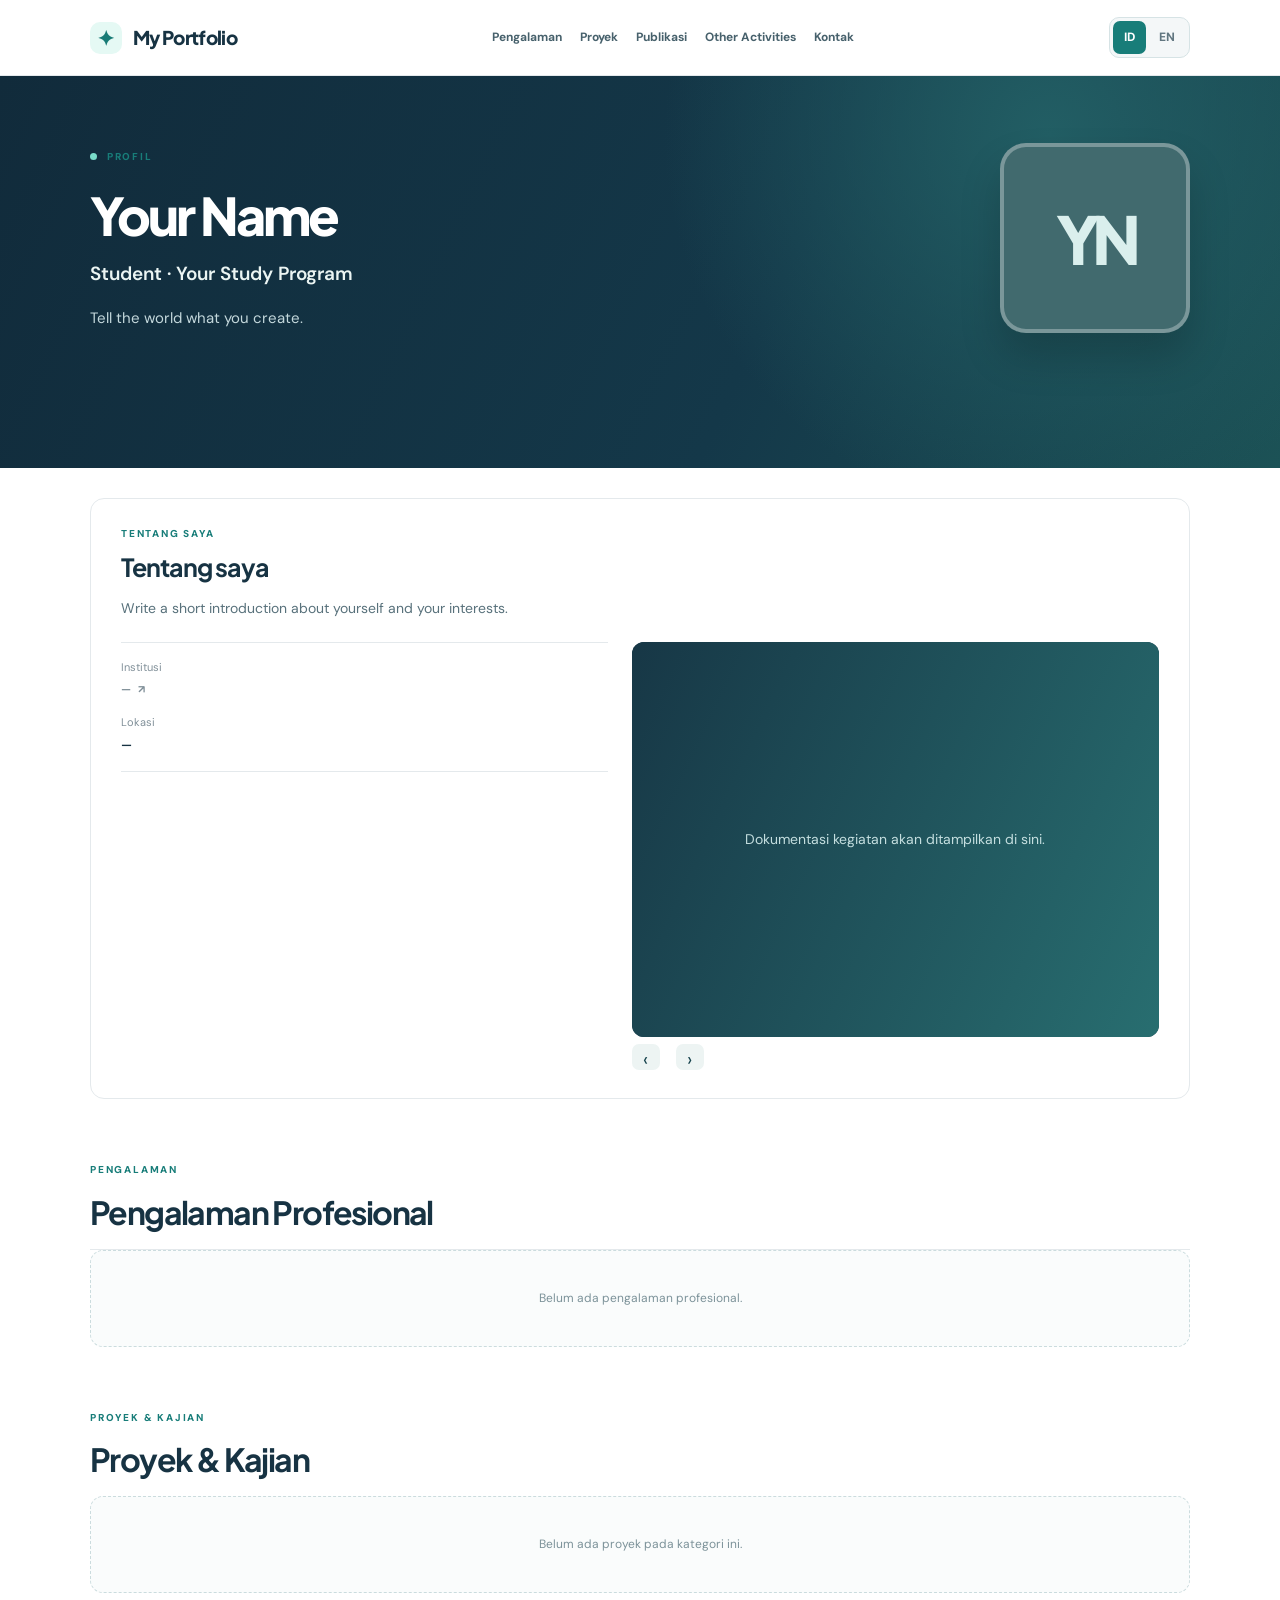
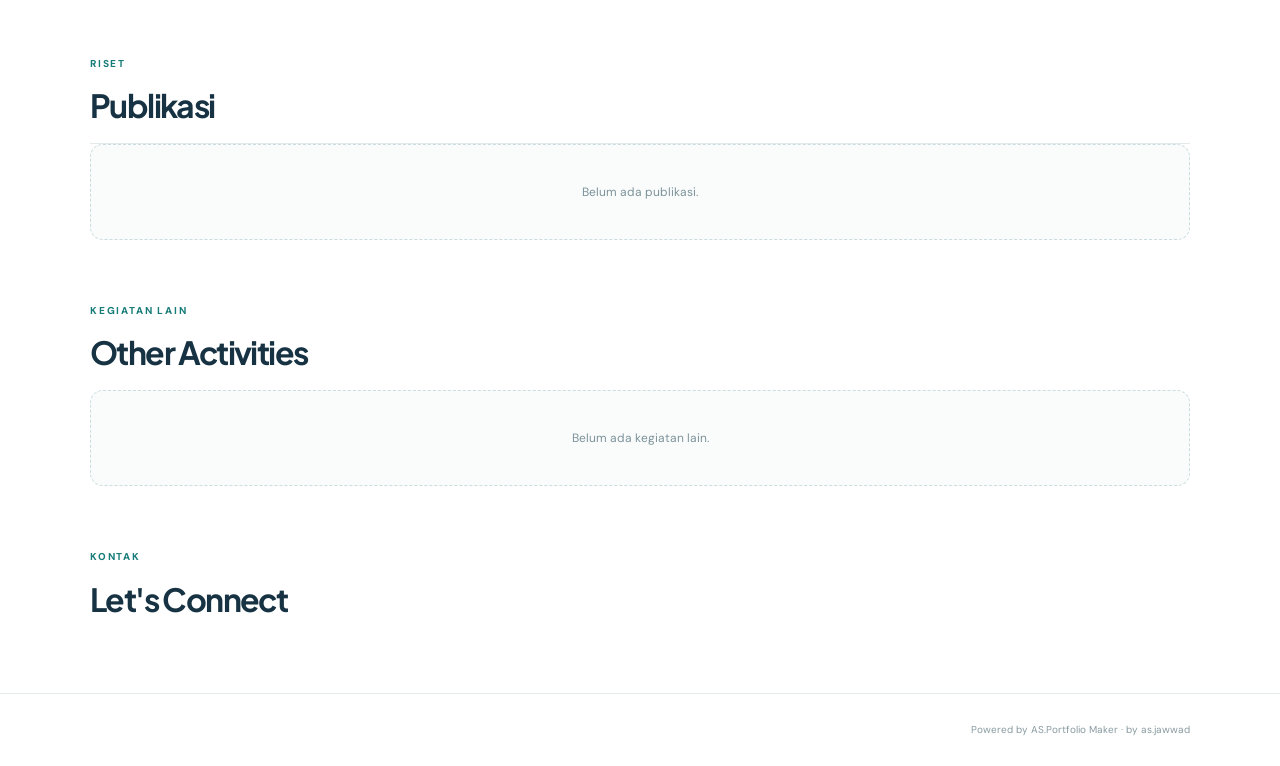
==== index.html @ bb186ea7 "Add files via upload" ====
<!doctype html>
<html lang="id"><head>
<meta charset="utf-8"><meta name="viewport" content="width=device-width,initial-scale=1">
<meta name="robots" content="index,follow">
<meta name="theme-color" content="#112b3b"><meta name="description" content="Portofolio pribadi dan CV profesional.">
<link rel="icon" type="image/png" href="favicon.svg"><link rel="icon" href="favicon.svg" sizes="any">
<title>My Portfolio</title><link rel="stylesheet" href="styles.css"><link rel="stylesheet" href="v7.css"><link rel="stylesheet" href="v9.css"><link rel="stylesheet" href="v10.css?v=13"><link rel="stylesheet" href="v12.css?v=13"><link rel="stylesheet" href="v13.css?v=13"><link rel="stylesheet" href="v14.css?v=14"><link rel="stylesheet" href="v15.css?v=15"><link rel="stylesheet" href="v16.css?v=16"><link rel="stylesheet" href="v17.css?v=17"><link rel="stylesheet" href="v18.css?v=18"><link rel="stylesheet" href="v19.css?v=29"><link rel="stylesheet" href="student.css"></head>
<body data-page="portfolio">
<header class="topbar"><div class="shell topbar-inner">
<a class="brand" href="index.html"><span class="student-logo" aria-hidden="true">✦</span><span class="v12-brand-title">My Portfolio</span></a>
<nav class="topnav" id="topNav"><a data-i18n="navExperience" href="#experience">Pengalaman</a><a data-i18n="navProjects" href="#projects">Proyek</a><a data-i18n="navPubs" href="#publications">Publikasi</a><a data-i18n="navOtherActivities" href="#other-activities">Other Activities</a><a data-i18n="navContact" href="#contact">Kontak</a></nav>
<div class="nav-actions"><div class="lang-switch" role="group" aria-label="Pilih bahasa"><button type="button" data-lang="id" class="active">ID</button><button type="button" data-lang="en">EN</button></div><button id="navToggle" class="menu-button" aria-label="Menu navigasi">☰</button></div>
</div></header>
<main><section class="hero"><div class="shell hero-inner"><div class="hero-text"><span class="eyebrow hero-eyebrow"><span class="dot"></span> <span data-i18n="heroLabel">PROFIL</span></span><h1 id="profile-name">My Portfolio</h1><p class="hero-role" id="profile-title"></p><p class="hero-tagline" id="profile-tagline"></p></div><div class="hero-avatar" id="profile-avatar"><span>AJ</span></div></div></section>
<section class="shell page-content">

<article class="panel about-panel v7-about v13-about"><div class="section-label" data-i18n="aboutLabel">TENTANG SAYA</div><h2 data-i18n="aboutTitle">Tentang saya</h2><p id="about-text"></p><div class="v13-about-lower"><div class="v13-facts"><div class="profile-facts"><div><span data-i18n="affiliation">Institusi</span><a id="profile-institution" class="institution-link" href="#" target="_blank" rel="noopener noreferrer" aria-label="Website institusi"></a></div><div><span data-i18n="basedIn">Lokasi</span><strong id="profile-location"></strong></div></div><section class="v16-education v20-education" aria-label="Riwayat pendidikan"><div class="v16-education-grid" id="education-grid"></div></section><div id="certification-list" class="v28-certifications" hidden></div></div><section class="slideshow-block v13-slideshow" aria-label="Dokumentasi kegiatan"><div id="heroSlideshow" class="slideshow"><div class="slide-empty"><span data-i18n="slideEmpty">Dokumentasi kegiatan akan ditampilkan di sini.</span></div></div><div class="slide-bottom"><div class="slide-controls"><button type="button" id="slidePrev" aria-label="Sebelumnya">‹</button><div id="slideDots" class="slide-dots"></div><button type="button" id="slideNext" aria-label="Berikutnya">›</button></div></div></section></div></article>
<section id="experience" class="content-section"><div class="section-heading"><div><span class="section-label" data-i18n="careerLabel">PENGALAMAN</span><h2 data-i18n="career">Pengalaman Profesional</h2></div></div><div id="experience-list" class="experience-list"></div></section>
<section id="projects" class="content-section"><div class="section-heading"><div><span class="section-label" data-i18n="workLabel">PROYEK & KAJIAN</span><h2 data-i18n="work">Proyek & Kajian</h2></div></div><div id="project-list" class="project-grid"></div></section>
<section id="publications" class="content-section"><div class="section-heading"><div><span class="section-label" data-i18n="researchLabel">RISET</span><h2 data-i18n="research">Publikasi</h2></div></div><div id="publication-list" class="publication-list"></div></section>
<section id="other-activities" class="content-section"><div class="section-heading"><div><span class="section-label" data-i18n="otherActivitiesLabel">KEGIATAN LAIN</span><h2 data-i18n="otherActivitiesTitle">Other Activities</h2></div></div><div id="other-activities-list" class="v18-activities-list"></div></section>

<section id="contact" class="content-section contact-section"><div><span class="section-label" data-i18n="contactLabel">KONTAK</span><h2>Let's Connect</h2></div><div id="contact-links" class="contact-links v7-contact-links"></div></section>
</section></main>
<footer class="site-footer"><div class="shell footer-inner"><span>Powered by AS.Portfolio Maker · by as.jawwad<span id="year" hidden></span></span></div></footer>
<div id="detailModal" class="modal hidden" role="dialog" aria-modal="true" aria-labelledby="modalTitle"><div class="modal-backdrop" data-close></div><div class="modal-card"><button type="button" class="modal-close" data-close aria-label="Tutup">×</button><div id="modalContent"></div></div></div>
<script src="common.js"></script><script src="portfolio.js"></script></body></html>
---- styles.css ----
@import url('https://fonts.googleapis.com/css2?family=DM+Sans:wght@400;500;600;700&family=Plus+Jakarta+Sans:wght@400;500;600;700;800&display=swap');
:root{--ink:#173343;--deep:#112b3b;--muted:#6a7c85;--line:#e4e9ec;--mint:#65c7bd;--pale:#eff5f5;--light:#f8fafb;--white:#fff;--shadow:0 22px 55px rgba(17,43,59,.12)}*{box-sizing:border-box}html{scroll-behavior:smooth}body{margin:0;color:var(--ink);font-family:'DM Sans',system-ui,sans-serif;font-size:15px;line-height:1.55;background:#fff}h1,h2,h3,h4,p,figure{margin:0}h1,h2,h3{font-family:'Plus Jakarta Sans',system-ui,sans-serif;line-height:1.2}a{color:inherit;text-decoration:none}button,input,textarea,select{font:inherit}button{cursor:pointer}button:disabled{opacity:.55;cursor:not-allowed}.shell{width:min(1100px,calc(100% - 48px));margin:auto}.hidden{display:none!important}.topbar{height:76px;background:white;border-bottom:1px solid var(--line);position:sticky;top:0;z-index:20}.topbar-inner{height:100%;display:flex;align-items:center;justify-content:space-between}.brand{display:flex;align-items:center;gap:12px;font-family:'Plus Jakarta Sans';font-size:14px;letter-spacing:.06em;font-weight:800;line-height:1.1}.brand-emblem{height:36px;width:36px;display:grid;place-items:center;background:#193c4d;color:white;border-radius:11px;font-weight:800;font-size:17px;letter-spacing:-.06em}.brand-sub{display:block;font-size:9px;color:#8b9aa1;font-weight:700;letter-spacing:.12em;margin-top:5px}.topnav{display:flex;align-items:center;gap:33px;font-size:12px;font-weight:700;color:#47616c}.topnav a:hover{color:#19897d}.topnav .nav-portal{padding:11px 17px;color:white;background:#1b4953;border-radius:8px}.topnav .nav-portal span{margin-left:10px}.menu-button{display:none;border:0;background:transparent;font-size:23px}.hero{background:radial-gradient(circle at 82% 15%,#225e64 0%,transparent 35%),linear-gradient(115deg,#112b3b,#143849 60%,#1c5256);color:white;min-height:392px;background-position:center;background-size:cover}.hero-inner{display:flex;align-items:center;justify-content:space-between;gap:40px;padding:67px 0 70px}.eyebrow,.section-label{font-size:10px;letter-spacing:.18em;font-weight:800;color:#329f9c}.hero-eyebrow{color:#a6e6da}.dot{width:7px;height:7px;background:#79dcca;border-radius:50%;display:inline-block;margin-right:6px}.hero h1{font-size:clamp(30px,4.5vw,52px);font-weight:800;letter-spacing:-.055em;margin:16px 0 13px;max-width:670px}.hero-role{font-size:clamp(14px,2vw,19px);color:#ebf5f3;font-weight:600}.hero-tagline{max-width:620px;color:#c4d8dc;margin-top:17px;line-height:1.75}.hero-actions{display:flex;flex-wrap:wrap;gap:12px;margin-top:28px}.btn{display:inline-flex;align-items:center;justify-content:center;gap:12px;padding:12px 18px;border-radius:8px;border:1px solid transparent;font-weight:700;font-size:12px;text-align:center}.btn-light{background:white;color:#16343f}.btn-ghost-light{color:white;border-color:#7b9d9f}.btn-primary{background:#1d5255;color:white}.btn-soft{border-color:#dae5e7;color:#3e5a64;background:#f3f8f9}.hero-avatar{height:190px;width:190px;min-width:190px;border:4px solid rgba(255,255,255,.3);border-radius:26px;background:#416a6e;display:grid;place-items:center;overflow:hidden;box-shadow:0 24px 40px rgba(0,0,0,.18)}.hero-avatar span{font-family:'Plus Jakarta Sans';font-size:66px;font-weight:800;letter-spacing:-.11em;color:#daefed}.hero-avatar img{height:100%;width:100%;object-fit:cover}.page-content{padding-top:52px}.overview-grid{display:grid;grid-template-columns:1.23fr 1fr;gap:28px}.panel{border:1px solid var(--line);border-radius:14px;padding:32px}.about-panel h2{font-size:25px;margin:10px 0 14px;letter-spacing:-.04em}.about-panel>p{color:#58717b;line-height:1.85;font-size:14px}.profile-facts{display:grid;grid-template-columns:1fr 1fr;gap:20px;padding:24px 0 19px;margin-top:14px;border-top:1px solid var(--line);border-bottom:1px solid var(--line)}.profile-facts div{display:flex;flex-direction:column;gap:6px}.profile-facts span{font-size:11px;color:#819099}.profile-facts strong{font-size:12px;line-height:1.6}.tags{display:flex;flex-wrap:wrap;gap:7px;margin-top:19px}.tag{padding:6px 9px;border:1px solid #d9e7e5;border-radius:6px;font-size:10px;color:#447269;background:#f5f9f7;font-weight:600}.metric-stack{display:flex;flex-direction:column;gap:20px}.metrics{display:grid;grid-template-columns:1fr 1fr;gap:13px;flex:1}.metric{border-radius:12px;background:#eff5f5;padding:25px 23px;display:flex;flex-direction:column;justify-content:space-between}.metric strong{font:800 34px 'Plus Jakarta Sans';letter-spacing:-.06em;color:#173e48}.metric span{font-size:11px;color:#5e777d;font-weight:700}.academic-teaser{background:#1b4651;color:white;display:flex;gap:16px;align-items:center;border-radius:13px;padding:20px}.round-icon{display:grid;place-items:center;background:#315e64;height:42px;width:42px;border-radius:10px;font-size:19px}.academic-teaser>span:nth-child(2){flex:1}.academic-teaser strong{display:block;font-size:13px}.academic-teaser small{display:block;font-size:10px;color:#b8d7da;margin-top:5px}.academic-teaser b{font-size:20px}.content-section{padding-top:88px;scroll-margin-top:100px}.section-heading{display:flex;align-items:end;justify-content:space-between;gap:30px;margin-bottom:26px}.section-heading h2,.contact-section h2{margin-top:12px;font-size:clamp(25px,3vw,32px);letter-spacing:-.05em}.heading-dot{color:#37a99c}.section-heading>p{max-width:290px;font-size:12px;color:#84969b;text-align:right}.experience-list{border-top:1px solid var(--line)}.experience-item{background:#fff;width:100%;border:0;border-bottom:1px solid var(--line);text-align:left;display:flex;align-items:center;gap:22px;padding:22px 10px 22px 3px;transition:background .2s}.experience-item:hover{background:#f8fbfb}.experience-icon{border:1px solid #d8e7e7;width:53px;height:53px;flex-shrink:0;border-radius:12px;display:grid;place-items:center;color:#3b7e80;font:700 17px 'Plus Jakarta Sans'}.experience-main{flex:1;min-width:0}.experience-top{display:flex;align-items:center;justify-content:space-between;gap:14px}.experience-top h3{font-size:15px;letter-spacing:-.02em}.experience-top>span{font-size:11px;color:#80959a;flex-shrink:0}.experience-main p{font-size:12px;color:#437377;margin-top:5px}.experience-main small{font-size:11px;color:#95a5ab;display:block;margin-top:8px;white-space:nowrap;overflow:hidden;text-overflow:ellipsis}.row-arrow{color:#327c7e;font-size:18px}.filter-bar{display:flex;gap:9px;flex-wrap:wrap;margin-bottom:23px}.filter-chip{background:#fff;border:1px solid #dce6e8;color:#68818b;padding:9px 14px;border-radius:7px;font-weight:700;font-size:11px}.filter-chip.active{background:#1a4954;color:white;border-color:#1a4954}.project-grid{display:grid;grid-template-columns:repeat(3,minmax(0,1fr));gap:20px}.project-card{text-align:left;background:#fff;border:1px solid var(--line);border-radius:13px;overflow:hidden;display:flex;flex-direction:column;padding:0 0 21px;transition:transform .2s,box-shadow .2s}.project-card:hover{transform:translateY(-3px);box-shadow:var(--shadow)}.project-cover{height:170px;display:grid;place-items:center;background:linear-gradient(140deg,#dfe9e8,#f0f5f3);position:relative;overflow:hidden}.project-cover img{height:100%;width:100%;object-fit:cover}.project-symbol{font:700 60px 'Plus Jakarta Sans';color:#83aeaa}.project-type{position:absolute;bottom:12px;left:14px;background:white;color:#2d7270;padding:5px 8px;border-radius:6px;font-size:10px;font-weight:800}.project-meta{font-size:10px;color:#8ca1a5;letter-spacing:.06em;margin:20px 17px 10px;font-weight:700}.project-meta span{padding:0 5px}.project-card h3{font-size:15px;line-height:1.5;margin:0 17px 9px}.project-card p{font-size:12px;line-height:1.7;margin:0 17px;color:#758991;flex:1;display:-webkit-box;-webkit-line-clamp:3;-webkit-box-orient:vertical;overflow:hidden}.card-link{display:flex;align-items:center;justify-content:space-between;color:#2c8580;font-weight:800;font-size:11px;margin:22px 17px 0}.card-link b{font-size:18px}.publication-list{border-top:1px solid var(--line)}.publication-item{display:grid;grid-template-columns:34px 1fr auto;gap:22px;padding:23px 6px;border-bottom:1px solid var(--line);align-items:start}.publication-index{font-size:12px;color:#91a3a9;font-weight:800}.pub-year{font-size:11px;color:#439991;font-weight:800}.publication-item h3{font-size:14px;line-height:1.55;margin:7px 0 5px}.publication-item p,.publication-item small{font-size:11px;color:#718791}.publication-item small{display:block;margin-top:6px}.pub-link{font-size:11px;font-weight:800;color:#267b74;white-space:nowrap}.contact-section{margin-bottom:100px;display:flex;justify-content:space-between;gap:50px}.contact-section p{color:#82949a;margin-top:15px;font-size:12px}.contact-links{display:flex;align-items:center;flex-wrap:wrap;justify-content:flex-end;gap:10px;max-width:520px}.contact-links a{display:flex;align-items:center;justify-content:space-between;gap:25px;border:1px solid var(--line);border-radius:9px;padding:12px 16px;font-size:12px;font-weight:700}.contact-links a span{color:#26897e}.contact-placeholder{font-size:12px;color:#7f959d}.empty-card{grid-column:1/-1;border:1px dashed #cbdcde;background:#fafcfc;padding:38px;border-radius:13px;font-size:12px;text-align:center;color:#7c9299}.site-footer{border-top:1px solid var(--line);color:#889aa0;font-size:10px}.footer-inner{padding:28px 0;display:flex;justify-content:space-between;gap:20px}.footer-inner a{color:#3c8a84}.modal{position:fixed;inset:0;z-index:50;display:grid;place-items:center;padding:20px}.modal-backdrop{position:absolute;inset:0;background:rgba(12,28,38,.72);backdrop-filter:blur(5px)}.modal-card{position:relative;background:#fff;box-shadow:var(--shadow);border-radius:17px;padding:35px;width:min(740px,100%);max-height:90vh;overflow-y:auto}.modal-close{position:absolute;top:15px;right:17px;font-size:28px;border:0;background:#f0f5f5;border-radius:8px;width:35px;height:35px;color:#47747b;line-height:1}.modal-eyebrow{font-size:10px;letter-spacing:.13em;color:#278c7f;font-weight:800;margin-bottom:13px}.modal-card h2{font-size:25px;letter-spacing:-.04em;max-width:620px;padding-right:30px}.modal-org{color:#478078;font-size:12px;font-weight:700;margin:12px 0 21px}.modal-card>div>p{font-size:13px;color:#5c7680;line-height:1.8;white-space:pre-line}.modal-subheading{font-size:15px;margin:27px 0 12px}.modal-list,.activity-list{padding-left:20px;font-size:13px;color:#5c7680}.modal-list li,.activity-list li{margin:10px 0}.activity-list strong{color:#1e4650}.activity-list span{color:#9caeb4;font-size:10px}.activity-list p{margin:5px 0;color:#718790}.gallery{display:grid;grid-template-columns:repeat(2,minmax(0,1fr));gap:12px}.gallery figure{margin:0;background:#f3f8f8;border-radius:10px;overflow:hidden}.gallery img{height:165px;width:100%;object-fit:cover}.gallery figcaption{font-size:11px;color:#70878b;padding:9px 12px}.modal-cover img{width:100%;max-height:290px;object-fit:cover;border-radius:10px;margin-bottom:16px}.preview-notice{padding:13px 17px;border-radius:9px;background:#e5f5ef;color:#256b61;font-size:12px;margin-bottom:22px}.preview-notice a{text-decoration:underline;font-weight:800}
/* Academic portal: independent visual language */
.academic-body{background:#f8fafb}.academic-topbar{height:76px;border-bottom:1px solid #e2e7e9;background:white}.academic-bar{display:flex;align-items:center;justify-content:space-between;height:100%}.academic-nav{display:flex;gap:30px;font-size:12px;font-weight:700;color:#607782}.academic-nav a:hover{color:#1d8280}.academic-main{padding-top:0;padding-bottom:110px}.academic-hero{padding:80px 0 68px;border-bottom:1px solid #e2e9ea}.academic-hero h1{font-size:clamp(38px,5vw,54px);letter-spacing:-.06em;margin:15px 0}.academic-hero p{font-size:15px;color:#6e8790;max-width:585px}.academic-hero-chip{margin-top:25px;background:white;border:1px solid #e1ebeb;border-radius:30px;display:inline-flex;padding:10px 14px;font-size:11px;color:#498179;font-weight:700}.academic-section{padding-top:68px}.course-list{display:grid;gap:16px}.course-card{border:1px solid #e0e8ea;background:white;border-radius:14px;overflow:hidden}.course-head{display:flex;align-items:center;padding:24px;gap:18px}.course-no{height:45px;width:45px;background:#e7f0ef;border-radius:10px;display:grid;place-items:center;font-family:'Plus Jakarta Sans';font-weight:800;color:#397f7a}.course-head-main{flex:1}.course-period{font-size:10px;color:#4b9d93;letter-spacing:.1em;font-weight:800}.course-head h3{font-size:17px;margin:6px 0}.course-head p{font-size:12px;color:#809198}.course-count{font-size:10px;font-weight:800;color:#718e90;background:#f0f5f5;padding:9px 12px;border-radius:7px}.material-list{border-top:1px solid #e9eeee}.material{display:flex;gap:17px;align-items:center;padding:15px 24px;border-bottom:1px solid #eef1f1}.material:last-child{border-bottom:0}.material-index{font:700 11px 'Plus Jakarta Sans';color:#9bb2b5}.material>span{font-size:12px;flex:1}.material-button{border:0;background:#edf5f2;padding:8px 12px;color:#30847d;border-radius:6px;font-weight:800;font-size:11px}.course-empty{padding:20px 24px;color:#92a4aa;font-size:12px}.portal-grid{display:grid;grid-template-columns:repeat(3,minmax(0,1fr));gap:17px}.service-card{background:white;border-radius:13px;border:1px solid #e2eaeb;padding:25px;min-height:200px;display:flex;flex-direction:column}.service-icon{width:43px;height:43px;border-radius:10px;display:grid;place-items:center;background:#eaf4f1;color:#3d8c84;font-size:23px}.service-card h3{font-size:14px;margin-top:18px}.service-card p{font-size:11px;color:#83979e;margin:10px 0 19px;flex:1}.service-link,.service-unavailable{color:#318c83;font-weight:800;font-size:11px}.service-link span{float:right}.service-unavailable{color:#a2b0b5;font-weight:500}.grade-picker{display:flex;align-items:center;gap:15px;margin-bottom:17px}.grade-picker label{font-size:11px;color:#687f86;font-weight:700}.field{padding:11px 13px;border-radius:8px;border:1px solid #d8e4e5;background:white;color:#314e58;min-width:220px;max-width:100%;outline-color:#2f9289}.grade-summary{background:#1c4651;border-radius:11px 11px 0 0;color:#fff;padding:22px 25px;display:flex;justify-content:space-between;align-items:center;gap:10px}.grade-summary strong{font-size:15px;display:block}.grade-summary span{font-size:11px;color:#bcd1d4;display:block;margin-top:4px}.table-scroll{width:100%;overflow-x:auto;border:1px solid #dfe8e8;border-radius:0 0 11px 11px;background:white}.grades-table{width:100%;border-collapse:collapse;min-width:520px;font-size:12px}.grades-table th{text-align:left;background:#f1f6f6;color:#60767f;font-size:10px;letter-spacing:.03em;padding:15px 23px}.grades-table td{padding:15px 23px;border-bottom:1px solid #eef1f2}.grades-table tr:last-child td{border-bottom:0}.grades-table tbody tr:hover{background:#f8fbfb}.grade-pill{display:inline-block;background:#e5f3eb;padding:4px 10px;border-radius:5px;color:#398568;font-weight:800}.mono{font-family:ui-monospace,SFMono-Regular,Menlo,monospace}.privacy-footnote{font-size:11px;color:#99a5aa;margin-top:17px}.academic-footer{background:#fff}.pdf-card{width:min(950px,96vw);height:min(85vh,800px);display:flex;flex-direction:column;gap:12px;padding:17px}.pdf-heading{display:flex;align-items:center;justify-content:space-between;padding-right:5px}.pdf-heading strong{padding-left:8px;font-size:13px}.inline-close{position:static}.pdf-card iframe{width:100%;flex:1;border:1px solid #e5ecec;border-radius:8px;min-height:270px}.pdf-card>.btn{align-self:flex-start}
/* Admin */
.admin-body{background:#f6f8f9}.admin-topbar{position:sticky;top:0;z-index:25;background:#173745;height:69px;display:flex;align-items:center;justify-content:space-between;padding:0 28px;color:white}.admin-topbar .brand-emblem{background:#276069}.admin-topbar .brand-sub{color:#a1bec3}.admin-top-right{display:flex;gap:18px;align-items:center}.status-chip{font-size:10px;color:#b5d5ce}.mini-link{font-size:11px;font-weight:700;color:#d8e8e6}.admin-layout{display:grid;grid-template-columns:238px 1fr;min-height:calc(100vh - 69px)}.admin-sidebar{background:#fff;border-right:1px solid #e2e9eb;padding:35px 13px;display:flex;flex-direction:column;gap:5px}.admin-sidebar-label{font-size:10px;letter-spacing:.15em;color:#9baeb1;font-weight:800;padding:0 14px;margin-bottom:15px}.admin-sidebar-label.second{margin-top:25px}.admin-tab{border:0;background:transparent;text-align:left;padding:13px 15px;color:#71828b;border-radius:8px;font-size:12px;font-weight:700;display:flex;gap:12px}.admin-tab.active{background:#eaf3f2;color:#2d756c}.admin-sidebar-footer{margin-top:auto;color:#9cabb1;font-size:10px;line-height:1.7;padding:25px 14px 0}.admin-work{width:min(100%,1100px);padding:38px 42px 90px}.admin-intro{display:flex;align-items:center;justify-content:space-between;gap:15px}.admin-intro h1{margin:10px 0 5px;font-size:27px;letter-spacing:-.05em}.admin-intro p{font-size:12px;color:#86999e}.admin-intro-actions{display:flex;gap:7px;flex-wrap:wrap}.admin-warning{background:#fff6e8;border:1px solid #f2dfbc;border-radius:9px;margin:25px 0;padding:15px;font-size:11px;color:#876b41}.admin-warning strong{color:#6e522d}.admin-content{border:1px solid #e1e9e9;background:#fff;border-radius:12px;padding:29px}.admin-content-header{display:flex;justify-content:space-between;align-items:center;gap:12px;margin-bottom:24px}.admin-content-header h2{font-size:17px}.admin-content-header p{font-size:11px;color:#8a9b9f;margin-top:5px}.admin-btn{border:0;color:white;background:#21525c;padding:10px 16px;border-radius:7px;font-size:11px;font-weight:800}.admin-btn.muted{background:#eaf2f2;color:#3b7775}.admin-btn.danger{background:#faeded;color:#b23b3b}.admin-btn:disabled{opacity:.5}.admin-row{border-bottom:1px solid #e8eeee;padding:17px 0;display:flex;gap:16px;align-items:center}.admin-row:last-child{border-bottom:0}.admin-row-main{flex:1;min-width:0}.admin-row strong{display:block;font-size:12px}.admin-row p{font-size:11px;margin-top:5px;color:#91a0a5;white-space:nowrap;overflow:hidden;text-overflow:ellipsis}.admin-row-actions{display:flex;gap:7px}.small-btn{border:1px solid #e0e8e8;color:#54777c;background:#fff;border-radius:6px;padding:7px 9px;font-size:10px;font-weight:700}.small-btn.danger{color:#ad4545}.admin-modal-card{width:min(680px,100%);max-height:92vh}.admin-modal-card h2{font-size:21px;margin-bottom:20px}.editor-form{display:grid;gap:15px}.form-grid{display:grid;grid-template-columns:1fr 1fr;gap:14px}.form-field{display:grid;gap:7px}.form-field label{font-size:11px;font-weight:800;color:#4f6d75}.form-field input,.form-field textarea,.form-field select{border:1px solid #dce7e8;background:white;border-radius:7px;padding:11px 12px;min-width:0;color:#244750;font-size:12px;width:100%;outline-color:#69aaa4}.form-field textarea{min-height:80px;resize:vertical}.form-help{font-size:10px;color:#91a2a7;line-height:1.6}.admin-form-actions{display:flex;justify-content:flex-end;gap:9px;margin-top:14px}.line-note{font-size:11px;color:#8a9da2;margin:5px 0 15px}.admin-file{border:1px dashed #b9d3d1;background:#f5f9f9;border-radius:8px;padding:15px}.admin-file input{font-size:12px;max-width:100%}.photo-preview{display:flex;flex-wrap:wrap;gap:8px}.photo-preview img{width:75px;height:75px;object-fit:cover;border-radius:6px}.photo-item{background:#f6f9f9;border:1px solid #e5eeee;border-radius:7px;padding:8px;width:110px;position:relative}.photo-item input{width:100%;font-size:10px}.photo-item button{position:absolute;right:5px;top:5px;border:0;background:#fff;color:#a44;border-radius:4px}.profile-form{max-width:720px}.admin-tip{background:#eef6f4;padding:15px;border-radius:8px;color:#537875;font-size:11px;line-height:1.7;margin-bottom:17px}.editor-divider{margin:10px 0;border:0;border-top:1px solid #e8eeee}.grades-upload{display:grid;gap:14px}.grade-preview-count{font-size:11px;color:#3e8880;font-weight:700}.export-steps{font-size:12px;color:#627d83;line-height:2.1;margin:8px 0 20px;padding-left:22px}.export-box{border:1px dashed #9cc7c2;padding:22px;border-radius:10px;background:#f7fcfa}.export-box strong{font-size:15px}.export-box p{font-size:12px;color:#739092;margin:10px 0 18px}.export-actions{display:flex;gap:8px;flex-wrap:wrap}.toast{position:fixed;right:24px;bottom:24px;background:#163b48;color:white;font-size:12px;padding:13px 20px;border-radius:8px;z-index:200;box-shadow:0 15px 30px #1234}
@media(max-width:850px){.shell{width:min(100% - 36px,1100px)}.topnav{gap:15px}.hero-inner{padding:57px 0}.hero-avatar{height:145px;width:145px;min-width:145px}.overview-grid{grid-template-columns:1fr}.metric-stack{display:grid;grid-template-columns:1fr 1fr}.project-grid,.portal-grid{grid-template-columns:repeat(2,minmax(0,1fr))}.admin-layout{grid-template-columns:180px 1fr}.admin-work{padding:30px 20px}.admin-sidebar{padding:20px 8px}.admin-tab{padding:12px 9px;font-size:11px}}
@media(max-width:620px){.topbar{height:67px}.topnav{display:none;position:absolute;top:67px;left:0;right:0;background:white;border-bottom:1px solid var(--line);padding:15px 20px;flex-direction:column;align-items:stretch;gap:0}.topnav.open{display:flex}.topnav a{padding:12px}.menu-button{display:block}.hero-inner{padding:43px 0 46px;flex-direction:row-reverse;align-items:start;gap:15px}.hero h1{font-size:30px;margin:13px 0}.hero-avatar{height:72px;width:72px;min-width:72px;border-radius:13px;border-width:2px}.hero-avatar span{font-size:28px}.hero-text{flex:1}.hero-tagline{font-size:12px}.hero-role{font-size:13px}.hero-actions{gap:8px;margin-top:20px}.btn{padding:10px 13px;font-size:11px}.page-content{padding-top:25px}.panel{padding:24px}.profile-facts{grid-template-columns:1fr 1fr;gap:10px}.metric-stack{display:flex}.metrics{grid-template-columns:1fr 1fr}.metric{padding:18px}.metric strong{font-size:29px}.content-section{padding-top:64px}.section-heading{display:block}.section-heading>p{max-width:none;text-align:left;margin-top:10px}.experience-item{gap:12px}.experience-icon{width:43px;height:43px}.experience-top{display:block}.experience-top h3{font-size:13px}.experience-top>span{display:block;margin-top:5px}.project-grid,.portal-grid{grid-template-columns:1fr}.project-cover{height:210px}.publication-item{grid-template-columns:24px 1fr;gap:12px}.pub-link{grid-column:2}.contact-section{display:block;margin-bottom:65px}.contact-links{margin-top:20px;justify-content:flex-start}.footer-inner{display:block}.footer-inner>span{display:block;margin:4px 0}.gallery{grid-template-columns:1fr}.modal-card{padding:26px 20px}.academic-topbar{height:67px}.academic-nav{gap:11px;font-size:10px}.academic-bar .brand{font-size:11px}.academic-bar .brand-emblem{width:30px;height:30px}.academic-hero{padding:52px 0}.academic-hero h1{font-size:38px}.course-head{padding:18px;gap:12px}.course-count{display:none}.material{padding:13px 15px;gap:8px}.grade-picker{display:block}.grade-picker select{width:100%;margin-top:8px}.grade-summary{padding:18px}.grade-summary>span{display:none}.admin-topbar{padding:0 14px}.admin-top-right .mini-link{display:none}.admin-layout{display:block}.admin-sidebar{display:flex;overflow:auto;flex-direction:row;padding:10px;gap:7px;position:sticky;top:69px;z-index:10;white-space:nowrap;border-bottom:1px solid #e2e9eb}.admin-sidebar-label,.admin-sidebar-footer{display:none}.admin-tab{min-width:max-content}.admin-work{padding:25px 15px}.admin-intro{display:block}.admin-intro-actions{margin-top:15px}.admin-content{padding:17px}.admin-content-header{align-items:start}.admin-row{gap:8px}.form-grid{grid-template-columns:1fr}.admin-modal-card{padding:25px 17px}.admin-warning{font-size:11px}}

/* Digital tools */
.tool-grid{display:grid;grid-template-columns:repeat(2,minmax(0,1fr));gap:16px}.tool-card{display:flex;gap:17px;align-items:flex-start;border:1px solid #e3ebeb;padding:22px;border-radius:12px;background:#fdfefe}.tool-icon{height:47px;width:47px;flex:0 0 47px;border-radius:11px;background:#e5f1ee;color:#347c73;display:grid;place-items:center;font:800 22px 'Plus Jakarta Sans'}.tool-body{flex:1}.tool-header{display:flex;justify-content:space-between;align-items:center;gap:10px}.tool-header h3{font-size:16px}.tool-header span{color:#8b9fa1;font-size:10px}.tool-body p{font-size:12px;color:#829599;line-height:1.7;margin:9px 0}.tool-body .tags{margin:10px 0 13px}.tool-download,.tool-unavailable{font-size:11px;font-weight:800;color:#2d877f}.tool-unavailable{color:#a1b1b5;font-weight:500}@media(max-width:620px){.tool-grid{grid-template-columns:1fr}}
/* Layout refinement: full-width software descriptions on narrow screens */
.tool-card{display:grid;grid-template-columns:47px minmax(0,1fr);align-content:start}.tool-download,.tool-unavailable{grid-column:2}.tool-body{min-width:0}
---- v7.css ----
/* V7 additions — keep original V2 design foundations */
.nav-favicon{width:36px;height:36px;border-radius:9px;image-rendering:pixelated;object-fit:cover}.nav-actions{display:flex;align-items:center;gap:12px}.lang-switch{display:flex;align-items:center;gap:2px;border:1px solid #d6e3e5;border-radius:10px;padding:3px;background:#f4f7f8}.lang-switch button{font-size:12px;font-weight:800;border:0;border-radius:7px;padding:7px 11px;color:#617680;background:transparent}.lang-switch button.active{background:#163e4c;color:#fff}.topnav{gap:18px}.nav-portal{border-radius:9px;padding:10px 13px!important}
.slideshow-block{margin:25px 0 8px}.slideshow{height:auto;aspect-ratio:16/7;position:relative;overflow:hidden;background:#173748;border-radius:16px;box-shadow:0 10px 32px #16364920}.slideshow img{display:block;position:absolute;inset:0;width:100%;height:100%;object-fit:cover;object-position:center;opacity:0;transition:opacity .6s ease}.slideshow img.active{opacity:1}.slide-empty{position:absolute;inset:0;display:grid;place-items:center;background:linear-gradient(115deg,#173746,#286e70);color:#c4dedf;font-size:14px;padding:16px;text-align:center}.slide-empty[hidden]{display:none!important}.slide-bottom{min-height:34px;display:flex;align-items:center;justify-content:space-between;gap:14px;padding:8px 4px}.slide-controls{display:flex;align-items:center;gap:8px}.slide-controls>button{background:#edf4f3;border:none;border-radius:7px;width:28px;height:26px;color:#15424c;font-size:19px}.slide-dots{display:flex;gap:6px}.slide-dots button{width:7px;height:7px;border-radius:50%;padding:0;background:#ccdadd;border:0}.slide-dots button.active{background:#277c79}.slide-caption{font-size:11px;color:#637d84;max-width:65%;text-overflow:ellipsis;white-space:nowrap;overflow:hidden}
.compact-metrics{display:flex;align-items:center;flex-wrap:wrap;justify-content:center;gap:9px 23px;margin:16px 0 28px;padding:12px;border:1px solid #e5edf0;border-radius:12px;background:#fafcfc}.compact-metrics>div{display:flex;align-items:baseline;gap:6px;font-size:12px;color:#70818a}.compact-metrics strong{font-size:16px;font-weight:800;color:#204553}.v7-about{margin:0 0 22px;width:100%;max-width:none}.v7-about .profile-facts{max-width:100%}.section-heading>p{display:none!important}.section-heading{justify-content:flex-start}.heading-dot{display:none}.experience-item .row-arrow,.card-link b,.academic-teaser b{display:none!important}.experience-item{cursor:pointer}.project-card .card-link{display:inline-flex;border:1px solid #c2ddd9;padding:7px 12px;border-radius:7px;margin-top:8px;color:#1d6967;font-weight:700;font-size:11px}.pub-link,.tool-download{border:1px solid #c2ddd9;border-radius:8px;padding:8px 11px;display:inline-flex;width:max-content}.topnav a,.btn,.service-link{text-decoration:none}
.v7-contact-links{display:grid;grid-template-columns:repeat(auto-fit,minmax(135px,1fr));gap:13px;margin-top:18px}.v7-contact-links a,.v7-contact-links button{min-height:90px;display:flex;flex-direction:column;align-items:center;justify-content:center;gap:9px;background:#fbfdfd;border:1px solid #e1ebed;border-radius:13px;font-weight:700;font-size:12px;color:#254454;cursor:pointer;padding:12px;transition:transform .2s,border-color .2s}.v7-contact-links a:hover,.v7-contact-links button:hover{transform:translateY(-2px);border-color:#6cb7ad}.brand-icon{width:30px;height:30px;object-fit:contain;display:grid;place-items:center}.brand-icon.upn,.brand-icon.scholar,.brand-icon.mail{border-radius:7px}.brand-icon.upn{background:#1b6b50;color:white;font-size:12px;font-weight:900}.brand-icon.scholar{background:#4285f4;color:white;font-size:19px;font-weight:800}.brand-icon.mail{background:#19465a;color:white;font-size:23px}
.contact-modal-card{max-width:560px}.contact-modal-card h2{padding-right:34px}.contact-intro{color:#728991;font-size:13px;margin:8px 0 18px}.contact-modal-card form{display:flex;flex-direction:column;gap:7px}.contact-modal-card label{font-size:12px;font-weight:700;color:#324f5d}.contact-modal-card input,.contact-modal-card textarea{width:100%;border:1px solid #d3e2e4;background:white;border-radius:8px;padding:11px 13px;outline:none;font:inherit;margin-bottom:8px}.contact-modal-card input:focus,.contact-modal-card textarea:focus{border-color:#248e82}.contact-modal-card .btn{width:100%;margin-top:12px}.contact-info{font-size:11px;color:#6d8086}.contact-not-ready{padding:14px;border-radius:9px;background:#fff7ea;color:#815d32}.honeypot{position:absolute!important;left:-9999px!important;top:-9999px!important;height:0!important;width:0!important;overflow:hidden}
@media(max-width:950px){.topbar-inner{gap:10px}.topnav{gap:7px}.topnav a{font-size:12px}.nav-actions{margin-left:auto}}
@media(max-width:700px){.slideshow{aspect-ratio:16/10}.compact-metrics{gap:8px 13px}.v7-contact-links{grid-template-columns:repeat(3,1fr)}.topnav{right:20px}.nav-actions{margin-left:auto}.slide-caption{font-size:10px}.nav-favicon{height:30px;width:30px}}
@media(prefers-reduced-motion:reduce){.slideshow img{transition:none}}

.brand-icon svg{width:30px;height:30px;display:block}.brand-icon.upn-logo{object-fit:contain;width:44px;height:32px}.v7-contact-links a .brand-icon,.v7-contact-links button .brand-icon{flex-shrink:0}
---- v9.css ----
/* V9 layout and contact updates. v7.css and styles.css remain unchanged. */
/* Contact icons immediately below heading; fluid left-to-right rows. */
.contact-section{display:block!important;margin-bottom:95px}
.v7-contact-links{display:flex!important;flex-wrap:wrap;justify-content:flex-start!important;align-items:stretch;gap:13px;margin-top:23px;max-width:100%!important}
.v7-contact-links a,.v7-contact-links button{flex:0 0 152px;width:152px;max-width:100%;min-height:96px}
/* Institution link looks like ordinary profile text, with clear hover and focus affordance. */
.institution-link{display:inline-block;width:fit-content;max-width:100%;color:#245e61!important;font-size:12px;line-height:1.6;font-weight:750;text-decoration:none;border-bottom:1px solid transparent;overflow-wrap:anywhere}
.institution-link:hover,.institution-link:focus-visible{border-bottom-color:currentColor;color:#137c77!important}
/* Contact response remains in the modal; no new tab or external email shown. */
.contact-submit-frame{position:absolute!important;left:-9999px!important;top:-9999px!important;width:1px!important;height:1px!important;border:0!important;opacity:0!important;pointer-events:none!important}
.contact-result{border:1px solid #d7e7e9;border-radius:11px;padding:16px 18px;margin:0 0 16px;line-height:1.6;font-size:13px}
.contact-result[hidden]{display:none!important}
.contact-result.success{background:#eaf7f0;color:#1b6751;border-color:#c5e4d2}
.contact-result.error{background:#fff6ed;color:#84491d;border-color:#f1d8ba}
.contact-modal-card form[hidden]{display:none!important}
.contact-modal-card button:disabled{cursor:not-allowed}
@media(max-width:700px){.v7-contact-links{display:flex!important;justify-content:flex-start!important;gap:10px}.v7-contact-links a,.v7-contact-links button{flex:0 0 132px;width:132px;min-height:88px}}
@media(max-width:350px){.v7-contact-links a,.v7-contact-links button{flex:0 0 calc((100% - 10px)/2);width:calc((100% - 10px)/2)}}
---- v10.css ----
/* V10: unified studies, real publisher favicons and controlled list expansion. */
.filter-bar{display:none!important}
.v10-more{display:flex;justify-content:center;margin:20px 0 4px}
.v10-more-button{border:1px solid #c9dedf!important;color:#196b69!important;background:#fff!important;min-height:40px;padding:11px 20px!important;font-size:12px!important;font-weight:750!important;border-radius:9px!important;transition:background .18s,border-color .18s}
.v10-more-button:hover{background:#eff8f5!important;border-color:#85bdb7!important}
.publication-item.v10-publication{grid-template-columns:38px minmax(0,1fr) auto;gap:16px;align-items:center}
.v10-journal-icon{display:flex;align-items:center;justify-content:center;width:36px;height:36px;min-width:36px;border-radius:9px;background:#f1f7f7;border:1px solid #e1eded;font-family:system-ui;font-size:21px;color:#5a8992;overflow:hidden}
.v10-pub-icon{width:26px;height:26px;object-fit:contain;display:block}
.v10-pub-fallback{font-size:19px;color:#59868d}
@media(max-width:620px){.publication-item.v10-publication{grid-template-columns:36px minmax(0,1fr);gap:10px}.publication-item.v10-publication .pub-link{grid-column:2}}

.v10-ac-more{display:flex;justify-content:center;margin:14px 0 19px;padding:0 10px}
.v10-ac-btn{border:1px solid #c9dedf;background:#fff;border-radius:9px;color:#196b69;font-weight:750;padding:11px 19px;cursor:pointer;font-size:12px}
.v10-ac-btn:hover{background:#eff8f5}
---- v12.css ----
/* V12 branding + layout adjustments (non-destructive overrides) */
.brand .v12-round-logo,.v12-academic-brand .v12-round-logo{display:block;width:46px;height:46px;min-width:46px;border-radius:50%;object-fit:contain;background:transparent;border:0;box-shadow:none}
.brand .v12-brand-title,.v12-academic-brand .v12-brand-title{font-size:19px;font-weight:800;letter-spacing:-.035em;line-height:1.13;color:inherit;white-space:nowrap}
.v12-academic-brand{display:flex;align-items:center;gap:11px}
.topbar .brand{align-items:center;gap:11px}
.hero-actions{display:none!important}
.academic-hero > p,.academic-hero-chip{display:none!important}
.contact-links,.v7-contact-links{justify-content:flex-start;align-items:flex-start;flex-wrap:wrap}
@media(max-width:700px){.brand .v12-brand-title,.v12-academic-brand .v12-brand-title{font-size:15px}.brand .v12-round-logo,.v12-academic-brand .v12-round-logo{width:36px;height:36px;min-width:36px}.academic-nav{gap:9px}}
@media(max-width:420px){.brand .v12-brand-title,.v12-academic-brand .v12-brand-title{font-size:13px}}

@media(max-width:520px){.academic-topbar{height:auto;min-height:67px}.academic-bar{min-height:67px;flex-wrap:wrap;gap:6px;padding-top:8px;padding-bottom:8px}.academic-nav{width:100%;justify-content:space-between;gap:6px;padding:0 0 5px;font-size:11px}.academic-hero{padding-top:32px}}
---- v13.css ----
/* V13 — compact layout; biography full width, facts/slideshow in two balanced columns */
.page-content{padding-top:30px}
.v13-about{margin-bottom:0!important;padding:27px 30px 28px}
.v13-about > p{max-width:none;margin-bottom:0;line-height:1.75}
.v13-about-lower{display:grid;grid-template-columns:minmax(0,.96fr) minmax(0,1.04fr);align-items:start;gap:24px;margin-top:22px}
.v13-facts{min-width:0}
.v13-facts .profile-facts{display:grid;grid-template-columns:1fr;gap:14px;margin:0;border-top:1px solid var(--line);border-bottom:1px solid var(--line);padding:16px 0}
.v13-facts .profile-facts > div{gap:5px}
.v13-facts .tags{margin-top:15px}
.v13-slideshow{min-width:0;margin:0!important}
.v13-slideshow .slideshow{width:100%;height:auto;aspect-ratio:4/3;border-radius:12px;box-shadow:none}
.v13-slideshow .slideshow img{width:100%;height:100%;object-fit:cover;object-position:center;image-rendering:auto}
.v13-slideshow .slide-bottom{min-height:31px;padding:7px 0 0;gap:7px}
.v13-slideshow .slide-caption{font-size:10px;max-width:calc(100% - 85px)}
.v13-facts .institution-link{display:inline-block;max-width:100%;width:fit-content}
.v13-facts .institution-link::after{content:"↗";display:inline-block;margin-left:5px;color:#218983;font-size:13px;line-height:1;font-weight:800}
.v13-facts .institution-link:hover{text-decoration:underline;text-underline-offset:3px}
.page-content > .content-section{padding-top:58px!important}
.content-section{scroll-margin-top:87px}
.section-heading{margin-bottom:18px}
.contact-section{margin-bottom:52px!important}
.academic-main{padding-bottom:65px}
.academic-hero{padding:46px 0 28px}
.academic-section{padding-top:45px!important}
.academic-section .section-heading{margin-bottom:17px}
@media(max-width:760px){
 .v13-about{padding:22px 20px}
 .v13-about-lower{grid-template-columns:minmax(0,1fr);gap:18px;margin-top:19px}
 .v13-slideshow .slideshow{aspect-ratio:16/10}
 .page-content > .content-section{padding-top:43px!important}
 .academic-hero{padding:31px 0 23px}
 .academic-section{padding-top:34px!important}
}
@media(max-width:430px){.v13-slideshow .slideshow{aspect-ratio:4/3}.v13-slideshow .slide-caption{max-width:calc(100% - 65px)}}
---- v14.css ----
/* V14 — perbaikan tampilan mobile dan foto tanpa nama file */
/* Kartu gambar memiliki satu kanvas. Label kategori merupakan overlay,
   bukan baris grid kedua (penyebab area kosong pada iPhone). */
.project-grid{align-items:start}
.project-card{min-width:0;max-width:100%;width:100%;color:var(--ink)}
.project-cover{display:block!important;position:relative;isolation:isolate;width:100%;height:auto!important;aspect-ratio:16/10;overflow:hidden;background:#e5eeee}
.project-cover>img{display:block;position:absolute;inset:0;width:100%;height:100%;max-height:none;object-fit:cover;object-position:center;image-rendering:auto}
.project-cover>.project-type{position:absolute;z-index:2;left:14px;bottom:12px;white-space:nowrap}
.project-cover>.project-symbol{position:absolute;inset:0;display:grid;place-items:center}
/* Warna judul menggunakan warna teks utama, bukan gaya hyperlink biru bawaan mobile. */
.project-card h3,.project-card h3:visited,.project-card h3:active,
.experience-item h3,.publication-item h3,.tool-card h3{color:var(--ink)!important;-webkit-text-fill-color:var(--ink)!important;text-decoration:none!important}
.project-card p{color:#617784!important}
.project-card .card-link{color:#196b69!important;-webkit-text-fill-color:#196b69!important}
/* Nama file dan caption foto tidak menjadi elemen tampilan publik. */
.slide-bottom{justify-content:flex-start!important}
.slide-caption,.gallery figcaption{display:none!important}
.gallery figure{margin:0}
.gallery img{display:block;width:100%;object-fit:cover;object-position:center;image-rendering:auto}
@media (max-width:760px){
 .project-grid{grid-template-columns:1fr!important;gap:16px}
 .project-card{padding-bottom:16px}
 .project-cover{aspect-ratio:16/10!important}
 .project-meta{margin-top:14px;margin-bottom:8px}
 .project-card h3{line-height:1.4!important;overflow-wrap:anywhere}
 .project-card .card-link{margin-top:12px}
 .v13-slideshow .slide-bottom{padding-top:7px;min-height:27px}
}
@media (max-width:430px){
 .project-cover{aspect-ratio:16/10!important}
 .project-cover>.project-type{left:12px;bottom:11px}
}
---- v15.css ----
/* V15: company icons, compact slideshow and stable mobile presentation. */
.experience-icon.v15-company-icon{overflow:hidden;display:grid;place-items:center;background:#f7faf9;color:#327d7b;border-color:#d9e8e7}
.v15-company-icon img{display:block;max-width:100%;max-height:100%;width:100%;height:100%;object-fit:contain;object-position:center;padding:5px;box-sizing:border-box;image-rendering:auto}
.v15-company-icon svg{width:22px;height:22px}
.v13-slideshow .slideshow img:not([src]){visibility:hidden}
@media(max-width:620px){.v15-company-icon img{padding:3px}.experience-icon.v15-company-icon{width:44px;height:44px;border-radius:10px;flex-shrink:0}}
---- v16.css ----
/* V16 — Riwayat pendidikan tepat setelah bio, sebelum fakta/slideshow */
.v16-education{margin-top:22px;max-width:100%}
.v16-education-grid{display:grid;grid-template-columns:repeat(3,minmax(0,1fr));gap:12px}
.v16-degree{border:1px solid #dfe9e9;border-radius:11px;background:#fafcfc;min-width:0;padding:13px 14px;min-height:99px}
.v16-degree-title{font-size:11px;font-weight:800;letter-spacing:.02em;color:#236f6d;margin-bottom:10px}
.v16-degree-body{display:flex;gap:10px;align-items:flex-start;min-width:0}
.v16-degree-logo{display:block;flex:0 0 36px;height:36px;width:36px;object-fit:contain;object-position:center;border-radius:7px;padding:2px;background:white;border:1px solid #e6eeee}
.v16-degree-info{display:flex;flex-direction:column;gap:3px;min-width:0;overflow-wrap:anywhere}
.v16-degree-info strong{font-size:12px;line-height:1.45;color:var(--ink);font-weight:750}
.v16-degree-info span{font-size:11px;line-height:1.45;color:#597983}
.v16-degree-info small{font-size:10px;color:#748d94}
.v16-degree-empty{background:#fff}
.v16-education + .v13-about-lower{margin-top:21px}
@media(max-width:700px){.v16-education-grid{gap:7px}.v16-degree{padding:10px;min-height:83px}.v16-degree-body{display:block}.v16-degree-logo{height:28px;width:28px;margin-bottom:6px}.v16-degree-info strong{font-size:10px}.v16-degree-info span{font-size:10px}.v16-degree-info small{font-size:9px}.v16-degree-title{font-size:10px}}
---- v17.css ----
/* V17 — 6 projects by default, row-aligned cards, no extra card buttons */
.project-grid{grid-template-columns:repeat(3,minmax(0,1fr));align-items:stretch}
.project-card{height:100%;cursor:pointer}.project-card h3{color:var(--ink)}
.project-card:focus-visible,.v17-degree:focus-visible{outline:3px solid #158a83;outline-offset:3px}
.v17-degree{display:block;text-align:left;width:100%;cursor:pointer;font:inherit;transition:border-color .18s,box-shadow .18s}
.v17-degree:hover{border-color:#70aead;box-shadow:0 4px 18px #102d3813}
.v17-edu-heading{display:flex;align-items:center;gap:15px;margin:15px 0}
.v17-edu-heading p{margin:4px 0;color:#54747c;font-size:13px}
.v17-edu-modal-logo{width:55px;height:55px;object-fit:contain;border:1px solid #e1eaea;border-radius:9px;padding:5px}
.v17-request-button{margin:17px;align-self:stretch;cursor:pointer;border:1px solid #bcded7;background:#fff;color:#146964!important;border-radius:8px;font-weight:750}
.v17-request-button:hover{background:#eef8f5}
.site-footer .footer-inner{justify-content:flex-end;text-align:right}
#toolRequestModal form{display:grid;gap:9px}#toolRequestModal form[hidden]{display:none}
#toolRequestModal input{width:100%;padding:12px;border:1px solid #d4e2e5;border-radius:9px}
#toolRequestModal label{font-size:12px;font-weight:750;color:#35596a}
#toolRequestModal .honeypot{position:absolute;left:-10000px;width:1px;height:1px;overflow:hidden}
#toolRequestModal .btn{margin-top:12px}
@media(max-width:900px){.project-grid{grid-template-columns:repeat(2,minmax(0,1fr))}}
@media(max-width:620px){.project-grid{grid-template-columns:1fr}}
---- v18.css ----
/* V18 — standalone Other Activities timeline, no new card section */
.v18-activities-list{display:flex;flex-direction:column;min-width:0}
.v18-activity{width:100%;border:0;border-bottom:1px solid #dce7eb;background:transparent;display:flex;gap:15px;align-items:center;text-align:left;padding:17px 5px;cursor:pointer;font:inherit;color:var(--ink)}
.v18-activity:hover{background:#f5fafa}.v18-activity:focus-visible{outline:2px solid #138e86;outline-offset:-2px;border-radius:6px}
.v18-activity-mark{display:flex;align-items:center;justify-content:center;flex:0 0 43px;width:43px;height:43px;border:1px solid #d3e3e5;border-radius:11px;background:#f5faf9;color:#287976;font-size:23px}
.v18-activity-info{min-width:0;display:flex;flex-direction:column;gap:4px;flex:1}
.v18-activity-info strong{font-size:15px;color:var(--ink);line-height:1.4;font-weight:750}
.v18-activity-meta{font-size:12px;color:#3c8582;line-height:1.4}.v18-activity-info small{font-size:12px;color:#65818b;line-height:1.5}
.v18-certificate{display:inline-flex!important;align-items:center;text-decoration:none;border:1px solid #add1cd!important;padding:10px 15px!important;background:#f6fbfa!important;color:#146966!important;border-radius:9px;max-width:100%;white-space:normal}
/* User request: Tools button always one horizontal line, compact and aligned with text */
.tool-card .v17-request-button{display:inline-flex!important;width:auto!important;max-width:calc(100% - 34px);flex:0 0 auto!important;grid-column:2;justify-self:start;align-self:start!important;align-items:center;justify-content:center;white-space:nowrap;line-height:1.3;margin:12px 0 0;padding:10px 15px;min-height:40px;font-size:12px;letter-spacing:0}
@media(max-width:600px){.v18-activity{gap:11px;padding:14px 2px}.v18-activity-mark{flex-basis:38px;width:38px;height:38px;font-size:20px}.v18-activity-info strong{font-size:14px}}

/* Longer navigation: collapse to existing mobile menu on tablets before links overlap. */
@media(max-width:1070px) and (min-width:621px){
 .topnav{display:none;position:absolute;top:76px;left:0;right:0;flex-direction:column;align-items:stretch;gap:0;background:#fff;padding:10px 24px 16px;border-bottom:1px solid #e4e9ec;box-shadow:0 10px 18px #112b3b0c}
 .topnav.open{display:flex}
 .topnav a{padding:12px 10px}
 .menu-button{display:block}
}
---- v19.css ----
/* V19: compact partner and organization icon; no card overflow */
.project-card .v19-partner{display:flex;align-items:center;justify-content:flex-end;gap:8px;margin-top:auto;padding-top:8px;color:#305b62;font-size:12px;font-weight:650;min-width:0;line-height:1.35}
.v19-partner span{overflow-wrap:anywhere;text-align:right}
.v19-small-logo{height:30px!important;width:30px!important;object-fit:contain!important;flex-shrink:0;border-radius:6px;background:#fff;border:1px solid #d7e5e6;padding:2px}
.v19-detail-partner{display:flex;align-items:center;gap:8px;font-size:14px;color:#31565f}
.v18-activity-mark img{width:29px!important;height:29px!important;max-width:29px!important;max-height:29px!important;object-fit:contain!important}
@media(max-width:620px){.project-card .v19-partner{font-size:11px}.v19-small-logo{width:27px!important;height:27px!important}}

/* V20 — tidy project partner block; logo before text at the left */
.project-card .v19-partner{
  display:flex;align-items:center;justify-content:flex-start;
  gap:9px;min-width:0;margin:12px 17px 0;padding:12px 0 0;
  border-top:1px solid #edf1f2;text-align:left;
  color:#305b62;font-size:11.5px;font-weight:650;line-height:1.4;
}
.project-card .v19-partner span{
  min-width:0;overflow-wrap:break-word;word-break:normal;text-align:left;
}
.project-card .v19-partner img.v19-small-logo{
  width:28px!important;height:28px!important;flex:0 0 28px;
  object-fit:contain!important;border-radius:6px;
}
/* V20 — education follows affiliation / location in the left-side profile column */
.v13-facts .v20-education{
  margin:13px 0 0;padding-top:0;
  border-top:0;max-width:100%;min-width:0;
}
.v13-facts .v20-education[hidden]{display:none!important}
.v13-facts .v16-education-grid{gap:8px;align-items:stretch}
.v13-facts .v16-degree{
  min-width:0;min-height:0;padding:10px 9px;
  border-radius:9px;text-align:left;
}
.v13-facts .v16-degree-title{
  font-size:10px;line-height:1.4;margin-bottom:8px;
}
.v13-facts .v16-degree-body{
  display:flex;flex-direction:row;align-items:flex-start;gap:7px;
}
.v13-facts .v16-degree-logo{
  display:block;flex:0 0 28px;width:28px;height:28px;
  margin:0;padding:2px;object-fit:contain;
}
.v13-facts .v16-degree-info{gap:3px;min-width:0;overflow-wrap:break-word}
.v13-facts .v16-degree-info strong{font-size:10.5px;line-height:1.35;overflow-wrap:break-word}
.v13-facts .v16-degree-info span{font-size:10px;line-height:1.35}
.v13-facts .v16-degree-info small{font-size:9.5px;line-height:1.3}
.v13-facts .tags{margin-top:14px}
@media(max-width:520px){
  .v13-facts .v16-education-grid{gap:7px}
  .v13-facts .v16-degree{padding:9px 7px}
  .v13-facts .v16-degree-body{gap:6px}
  .v13-facts .v16-degree-logo{flex-basis:24px;width:24px;height:24px}
  .v13-facts .v16-degree-info strong{font-size:10px}
  .v13-facts .v16-degree-info span{font-size:9.5px}
  .project-card .v19-partner{margin-left:15px;margin-right:15px}
}

/* V21: compact project partner badge on cover; never create a second partner row. */
.project-cover>.v21-partner-badge{
  position:absolute;z-index:3;left:12px;bottom:12px;
  display:inline-flex;align-items:center;gap:7px;
  max-width:calc(100% - 24px);min-height:30px;
  padding:5px 9px;background:#fff;color:#24535b;
  border:1px solid rgba(215,229,230,.85);
  border-radius:8px;box-shadow:0 2px 10px rgba(17,43,59,.12);
  text-align:left;font-weight:700;font-size:11px;line-height:1.3;
  pointer-events:none;
}
.project-cover>.v21-partner-badge .v21-partner-logo{
  width:25px!important;height:25px!important;flex:0 0 25px;
  padding:1px;border:0;border-radius:3px;background:#fff;
  object-fit:contain!important;
}
.project-cover>.v21-partner-badge .v21-partner-name{
  min-width:0;white-space:normal;overflow-wrap:anywhere;text-align:left;
  display:-webkit-box;-webkit-line-clamp:2;-webkit-box-orient:vertical;overflow:hidden;
}
/* V21: Academic Portal. Existing grade table styles remain in styles.css. */
.v21-ac-topbar .academic-bar{gap:20px}
.v21-ac-top-actions{display:flex;align-items:center;gap:14px;margin-left:auto}
.v21-ac-top-actions .lang-switch{display:flex;align-items:center;gap:3px;background:#f0f5f6;border:1px solid #d4e2e5;border-radius:10px;padding:4px}
.v21-ac-top-actions .lang-switch button{border:0;border-radius:7px;padding:7px 11px;font-size:12px;font-weight:750;color:#607984;background:transparent;cursor:pointer}
.v21-ac-top-actions .lang-switch button.active{color:#fff;background:#173f4b}
.v21-ac-top-actions .lang-switch button:focus-visible{outline:2px solid #3caca6;outline-offset:2px}
.v21-ac-nav{font-size:12px;font-weight:700;color:#466771;white-space:nowrap}
.v21-ac-main{max-width:1100px}
.v21-ac-hero{padding:48px 0 20px}
.v21-ac-hero h1{margin:12px 0 0}
.v21-ac-search{padding-top:20px!important}
.v21-ac-search-card{background:#fff;border:1px solid #e0e8e9;border-radius:14px;padding:27px;margin-top:14px}
.v21-ac-search-card label{display:block;font-size:12px;color:#345965;font-weight:750;margin-bottom:10px}
.v21-ac-search-form{display:flex;align-items:stretch;gap:10px}
.v21-ac-search-form input{flex:1;min-width:0;border:1px solid #ccdcdf;border-radius:8px;padding:12px 15px;font-size:14px;color:#173343;background:#fff;outline-offset:2px}
.v21-ac-search-form button{border:0;border-radius:8px;background:#176b67;color:white;padding:10px 22px;font-weight:750;font-size:13px;white-space:nowrap;cursor:pointer}
.v21-ac-search-form button:hover{background:#135e5a}
.v21-ac-search-form button:focus-visible{outline:2px solid #3b9e97;outline-offset:3px}
.v21-ac-search-response{margin-top:15px;padding:13px 16px;border:1px solid #bfdad7;background:#f1f8f7;color:#275b60;border-radius:8px;font-size:13px;line-height:1.6}
.v21-ac-search-response[hidden]{display:none!important}
.v21-ac-search-note{color:#82949b;font-size:11px;margin-top:10px}
.v21-ac-grades{padding-top:35px!important}
.v21-ac-grades .section-heading{margin-bottom:14px}
.v21-ac-grades .section-heading>div{width:100%}
.v21-ac-grades .grade-picker{margin-bottom:16px}
.v21-ac-footer .footer-inner{justify-content:flex-end}
@media (max-width:620px){
 .v21-ac-topbar .academic-bar{flex-wrap:nowrap;gap:10px;padding-top:8px;padding-bottom:8px}
 .v21-ac-topbar .v12-academic-brand .v12-brand-title{font-size:12px;line-height:1.2}
 .v21-ac-top-actions{gap:8px}
 .v21-ac-nav{display:none}
 .v21-ac-top-actions .lang-switch button{padding:7px 9px;font-size:11px}
 .v21-ac-search-card{padding:18px}
 .v21-ac-search-form{flex-direction:column}
 .v21-ac-search-form button{width:100%;padding:11px 15px}
 .v21-ac-hero{padding:27px 0 14px}
 .v21-ac-search{padding-top:16px!important}
 .v21-ac-grades{padding-top:30px!important}
}

/* V22 — institution link, compact 24px logo on right */
#profile-institution.institution-link{display:inline-flex;align-items:center;justify-content:flex-start;flex-wrap:wrap;gap:6px 7px;max-width:100%;min-width:0;text-decoration:none}
#profile-institution .institution-title{min-width:0;overflow-wrap:break-word}
#profile-institution .v22-institution-logo{width:24px!important;height:24px!important;max-width:24px;max-height:24px;object-fit:contain!important;flex:0 0 24px;padding:2px;background:#fff;border:1px solid #d9e9e8;border-radius:5px}
#profile-institution .v22-institution-logo[hidden]{display:none!important}
#profile-institution:hover .institution-title{text-decoration:underline;text-underline-offset:3px}
@media(max-width:540px){#profile-institution .v22-institution-logo{width:21px!important;height:21px!important;flex-basis:21px}}

/* V23: clearer grade availability information, compact academic layout */
.academic-body .v21-ac-main{padding-top:20px!important}
.academic-body .v21-ac-search{margin-top:0!important}
.grade-summary .v23-expiry-note{font-size:12px;color:#456a70;white-space:normal;text-align:right;max-width:330px;line-height:1.5}
.grades-table th,.grades-table td{white-space:nowrap}
@media(max-width:700px){.grade-summary{display:flex;flex-direction:column;align-items:flex-start;gap:7px}.grade-summary .v23-expiry-note{text-align:left;max-width:none}}

/* V24 — shared branding and lightweight Academic Portal */
.institution-link{display:inline-flex!important;align-items:center;justify-content:flex-start;gap:8px;flex-wrap:wrap;text-decoration:none}
.v24-affiliation-logo{width:26px!important;height:26px!important;object-fit:contain;flex:none;background:#fff;border:1px solid #e1e8e8;border-radius:5px;padding:2px}
.v24-affiliation-arrow{font-size:13px;color:#277c78}
.v24-logo-preview img{max-width:85px;max-height:85px;object-fit:contain}
.v24-ac-grade select{min-width:220px;max-width:100%;font-size:14px}
.v24-spin{display:inline-flex;align-items:center;gap:11px;padding:16px 0;font-size:13px;color:#60818a}
.v24-spin:before{content:"";width:16px;height:16px;border:2px solid #d6e4e5;border-top-color:#18827e;border-radius:50%;animation:v24spin .8s linear infinite}
@keyframes v24spin{to{transform:rotate(360deg)}}
.v24-ac-grade .grade-summary{padding:14px 17px}
.v24-ac-grade .grades-table th,.v24-ac-grade .grades-table td{padding:11px 12px;font-size:12px}
.v24-ac-grade .grade-summary strong{font-size:14px}
.v24-tool-list{display:grid;grid-template-columns:repeat(2,minmax(0,1fr));gap:14px}
.v24-tool-list .tool-card{display:grid;grid-template-columns:42px minmax(0,1fr);gap:8px 12px;align-items:start;padding:19px;background:#fff;border:1px solid #dae5e7;border-radius:14px}
.v24-tool-list .tool-icon{width:40px;height:40px}
.v24-tool-list .tool-body{min-width:0}
.v24-tool-list .v17-request-button{grid-column:2;justify-self:start;white-space:nowrap;width:auto!important;min-height:35px;padding:7px 13px}
.v24-tool-list .tags{gap:5px}
.v24-tool-list .tool-card .tool-body p{font-size:13px}
.v24-ac-main{padding-top:24px}
.v24-ac-main .content-section{margin-top:22px}
@media(max-width:690px){.v24-tool-list{grid-template-columns:1fr}.v24-tool-list .tool-card{padding:15px}.v24-ac-grade .table-scroll{overflow:auto}}

/* V25 — high contrast time on dark grade header, modest responsive header. */
.v24-ac-grade .grade-summary .v23-expiry-note,
.grade-summary .v23-expiry-note{color:#ffffff!important;opacity:1!important;font-weight:600;}
.v24-ac-grade .grade-summary .v23-expiry-note{max-width:380px;}

/* V27: only one external link arrow, provided by HTML */
#profile-institution::after,#profile-institution .institution-title::after{content:none!important;display:none!important;}

/* V28: education credentials and contact icons */
.v28-certifications{display:flex;gap:6px;flex-wrap:wrap;margin:11px 0 12px;align-items:stretch}
.v28-certifications[hidden]{display:none!important}
.v28-cert-card{box-sizing:border-box;display:inline-flex;align-items:center;gap:7px;border:1px solid #d7e4e6;background:#f8fbfa;color:#214852;text-decoration:none;border-radius:8px;padding:8px 10px;max-width:100%;font-size:11px;line-height:1.4}
.v28-cert-card img{height:25px;width:25px;object-fit:contain;flex-shrink:0}
.v28-cert-card span{min-width:0;display:flex;flex-direction:column;gap:1px;overflow-wrap:anywhere}
.v28-cert-card strong{font-size:11px}.v28-cert-card small{font-size:9.5px;color:#67838b}
.v28-cert-card[href]:hover{border-color:#6eabae;background:#eff7f5}
.v28-contact-icon{display:flex;justify-content:center;align-items:center}
.v28-contact-icon img{width:28px;height:28px;max-height:28px;object-fit:contain}


/* V29 — certifications use a stable grid, no width changes due to long names */
.v28-certifications{display:grid!important;grid-template-columns:repeat(2,minmax(0,1fr));align-items:stretch;gap:8px;width:100%}
.v28-cert-card{width:100%;min-width:0;max-width:100%;display:flex!important;align-items:center;gap:9px;overflow:hidden}
.v28-cert-card img{width:32px;height:32px;flex:0 0 32px;object-fit:contain}
.v28-cert-card span{min-width:0;overflow-wrap:anywhere;word-break:normal}
.v28-cert-card strong,.v28-cert-card small{white-space:normal;overflow-wrap:anywhere;line-height:1.4}
@media(max-width:680px){.v28-certifications{grid-template-columns:1fr!important}.v28-cert-card{padding:10px 12px}}
---- student.css ----
.student-logo{display:inline-flex;align-items:center;justify-content:center;width:32px;height:32px;background:#e5f9f4;color:#187b76;border-radius:10px;font-size:21px;font-weight:900}.brand{gap:10px}a[href="#"]{cursor:default}body .hero h1{overflow-wrap:anywhere}
:root{--student-accent:#187d79}a:hover{color:var(--student-accent)}

/* Palette customizations — the website still uses its clean navy layout. */
:root{--student-accent:#187d79} .topbar a:hover,.content-section .section-label,.panel .section-label,.hero .hero-eyebrow,.contact-links a:hover{color:var(--student-accent)!important}.lang-switch button.active,.btn.btn-primary,.v10-more-button:hover{background-color:var(--student-accent)!important;border-color:var(--student-accent)!important}.v10-more-button{color:var(--student-accent)}
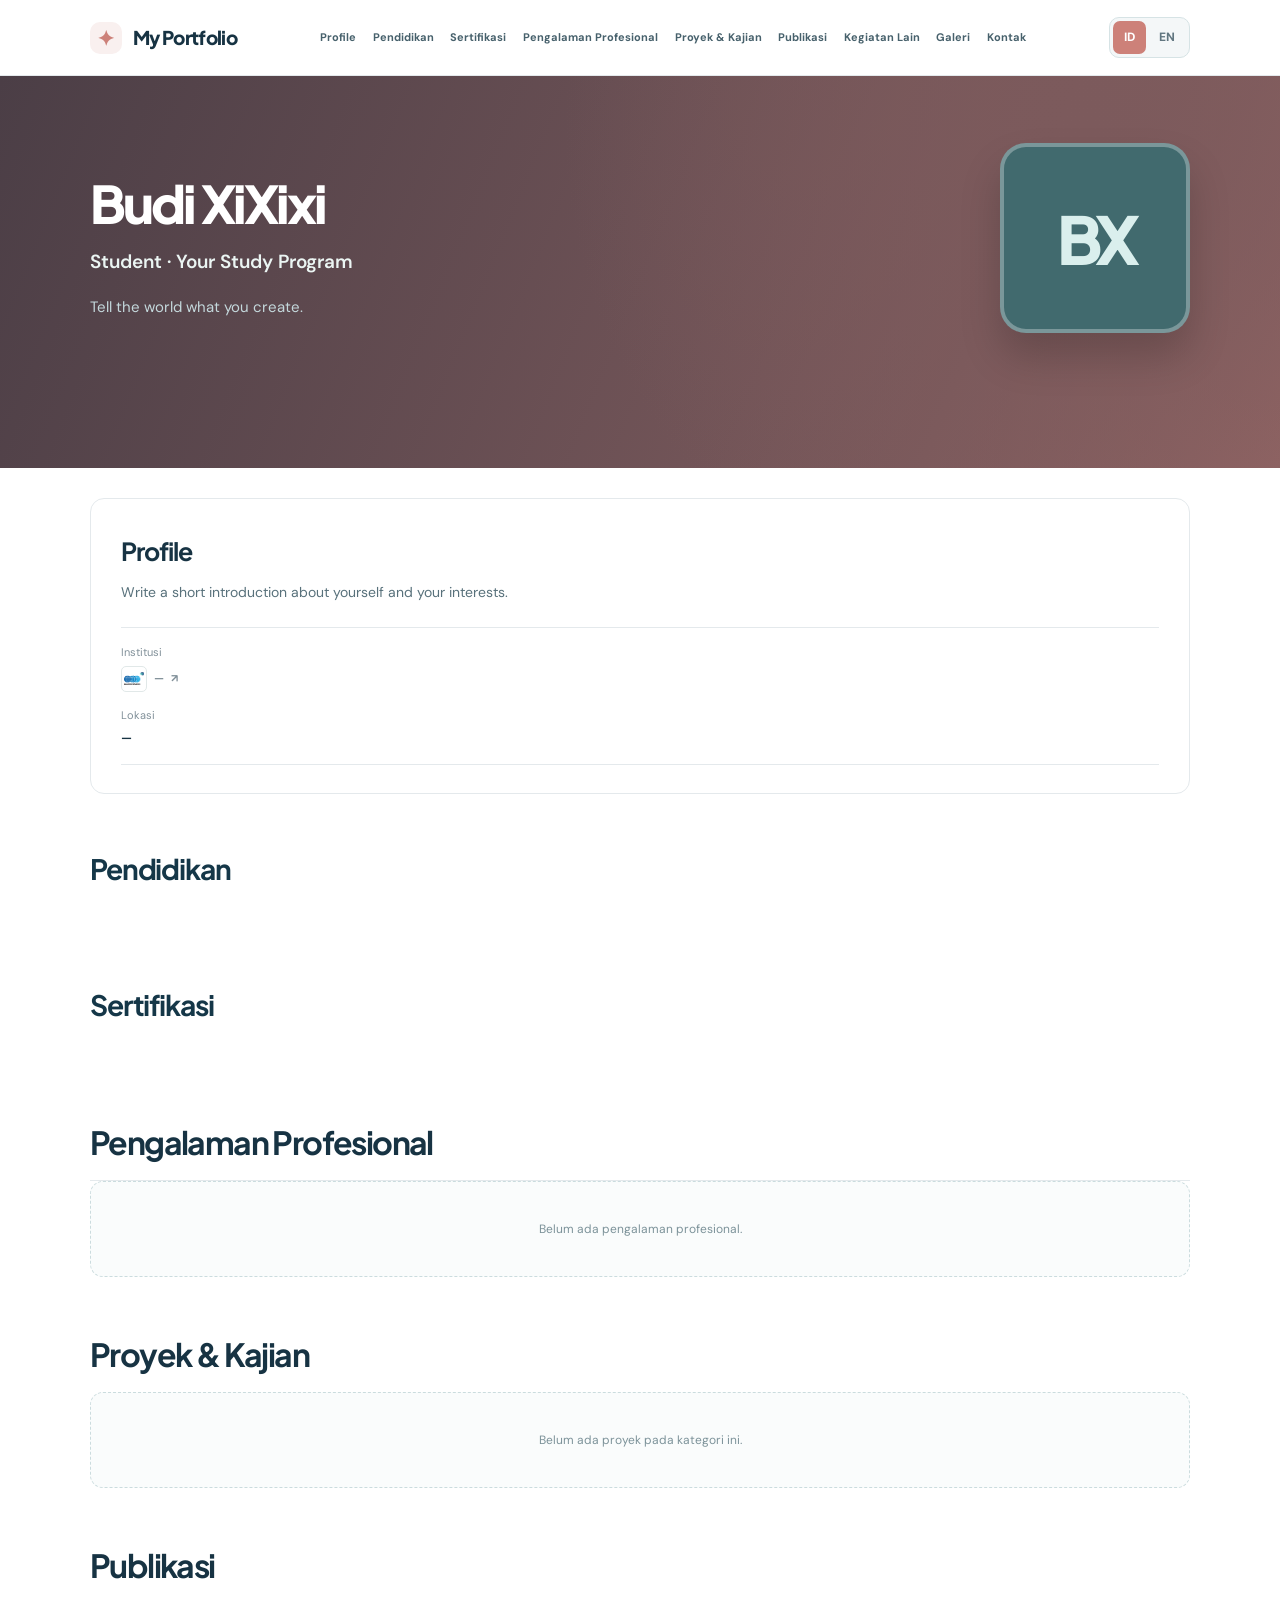
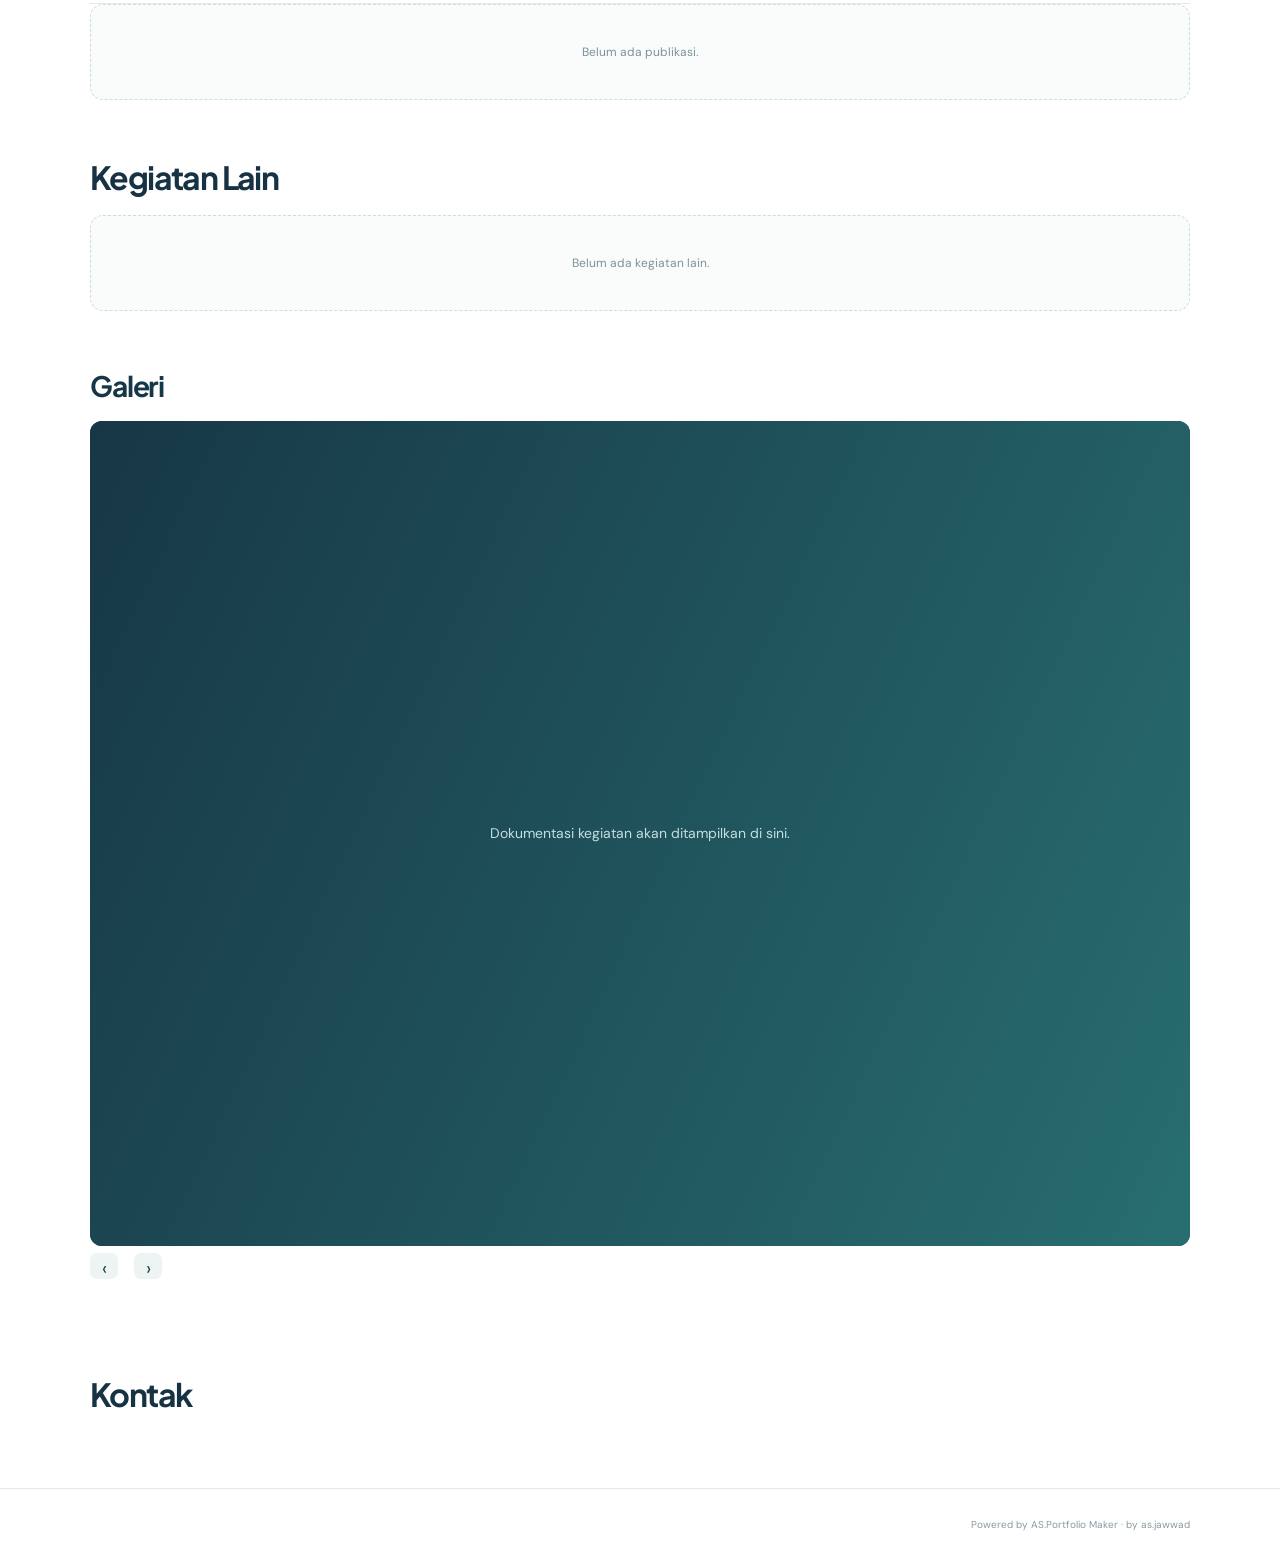
==== commit fc589b80: "Add files via upload" ====
--- a/index.html
+++ b/index.html
@@ -4,7 +4,7 @@
 <meta name="robots" content="index,follow">
 <meta name="theme-color" content="#112b3b"><meta name="description" content="Portofolio pribadi dan CV profesional.">
 <link rel="icon" type="image/png" href="favicon.svg"><link rel="icon" href="favicon.svg" sizes="any">
-<title>My Portfolio</title><link rel="stylesheet" href="styles.css"><link rel="stylesheet" href="v7.css"><link rel="stylesheet" href="v9.css"><link rel="stylesheet" href="v10.css?v=13"><link rel="stylesheet" href="v12.css?v=13"><link rel="stylesheet" href="v13.css?v=13"><link rel="stylesheet" href="v14.css?v=14"><link rel="stylesheet" href="v15.css?v=15"><link rel="stylesheet" href="v16.css?v=16"><link rel="stylesheet" href="v17.css?v=17"><link rel="stylesheet" href="v18.css?v=18"><link rel="stylesheet" href="v19.css?v=29"><link rel="stylesheet" href="student.css"></head>
+<title>My Portfolio</title><link rel="stylesheet" href="styles.css"><link rel="stylesheet" href="v7.css"><link rel="stylesheet" href="v9.css"><link rel="stylesheet" href="v10.css?v=13"><link rel="stylesheet" href="v12.css?v=13"><link rel="stylesheet" href="v13.css?v=13"><link rel="stylesheet" href="v14.css?v=14"><link rel="stylesheet" href="v15.css?v=15"><link rel="stylesheet" href="v16.css?v=16"><link rel="stylesheet" href="v17.css?v=17"><link rel="stylesheet" href="v18.css?v=18"><link rel="stylesheet" href="v19.css?v=29"><link rel="stylesheet" href="student.css"><link rel="stylesheet" href="V4_public.css"></head>
 <body data-page="portfolio">
 <header class="topbar"><div class="shell topbar-inner">
 <a class="brand" href="index.html"><span class="student-logo" aria-hidden="true">✦</span><span class="v12-brand-title">My Portfolio</span></a>
--- a/V4_public.css
+++ b/V4_public.css
@@ -0,0 +1,43 @@
+/* AS.Portfolio Maker V4 — global website theme */
+:root{--v4-theme-dark:#102e3b;--v4-theme-mid:#196169;--v4-theme-bright:#84b8ae;--student-accent:#187d79}
+.topbar a:hover,.topnav a:hover,.nav-actions .menu-button:hover{color:var(--student-accent)!important}
+.student-logo{background:color-mix(in srgb,var(--student-accent),white 88%)!important;color:var(--student-accent)!important}
+.hero{background-image:radial-gradient(circle at 82% 15%,var(--v4-theme-mid),transparent 43%),linear-gradient(115deg,var(--v4-theme-dark),var(--v4-theme-mid));color:#fff}
+.lang-switch button.active,.btn.btn-primary,.btn-primary,.v10-more-button:hover,.project-card:hover .project-symbol{background:var(--student-accent)!important;border-color:var(--student-accent)!important;color:#fff!important}
+.btn:hover,.topbar .menu-button:hover,.v10-more-button,.contact-links a:hover{border-color:var(--student-accent)!important}
+a:focus-visible,button:focus-visible{outline-color:var(--student-accent)!important}
+.section-label,.hero-eyebrow,[data-i18n="careerLabel"],[data-i18n="workLabel"],[data-i18n="researchLabel"],[data-i18n="otherActivitiesLabel"],[data-i18n="contactLabel"]{display:none!important}
+.content-section .section-heading h2{margin-top:0!important}
+.hero h1{color:#fff!important}
+.v4-subsection{padding:12px 0 26px}
+.v4-subsection>h2,.v4-subsection>.section-heading h2{font-size:clamp(23px,2.2vw,32px);color:#153748;letter-spacing:-.04em}
+.v4-subsection .v16-education,.v4-subsection .v28-certifications,.v4-subsection .slideshow-block{max-width:none!important;width:100%;margin-top:16px}
+.v4-subsection #certification-list[hidden]{display:none!important}
+.v4-subsection .slideshow-block{min-height:280px}
+.about-panel .v13-about-lower{display:block!important}
+.about-panel .v13-facts{width:100%!important;max-width:none!important}
+.v4-disabled,[hidden]{display:none!important}
+.topnav{display:flex;gap:clamp(8px,1.3vw,20px);flex-wrap:wrap;align-items:center;justify-content:center}
+.topnav a{white-space:nowrap;font-size:clamp(11px,.85vw,14px)}
+.topbar-inner{gap:18px!important}
+.sharing-page{padding:48px 0 90px}
+.sharing-page h1{font-size:clamp(32px,4vw,50px);letter-spacing:-.055em;margin:0 0 13px;color:#153748}
+.sharing-page .share-intro{color:#65808b;max-width:780px;margin-bottom:32px}
+.sharing-category{margin:32px 0 44px}
+.sharing-category h2{font-size:clamp(23px,2.2vw,30px);letter-spacing:-.035em;color:#153748;margin:0 0 20px}
+.sharing-grid{display:grid;grid-template-columns:repeat(auto-fit,minmax(245px,1fr));gap:19px}
+.sharing-card{display:flex;flex-direction:column;border:1px solid #dce8eb;border-radius:15px;background:#fff;overflow:hidden;box-shadow:0 8px 28px #1836480b;min-height:200px}
+.sharing-cover{aspect-ratio:16/9;display:grid;place-items:center;background:color-mix(in srgb,var(--student-accent),white 90%);color:var(--student-accent);font-size:45px}
+.sharing-cover img{width:100%;height:100%;object-fit:cover}
+.sharing-card-body{padding:19px 20px;display:flex;flex-direction:column;gap:8px;flex:1}
+.sharing-card-body h3{font-size:18px;color:#173647;margin:0}
+.sharing-card-body p{line-height:1.6;color:#637985;margin:0 0 7px;white-space:pre-wrap}
+.sharing-actions{display:flex;flex-wrap:wrap;gap:9px;margin-top:auto;padding-top:10px}
+.sharing-actions a{background:var(--student-accent);color:#fff;padding:9px 13px;border-radius:9px;font-weight:700;text-decoration:none}
+.sharing-actions a:nth-child(2){background:#fff;color:var(--student-accent);border:1px solid var(--student-accent)}
+@media(max-width:900px){.topnav{justify-content:flex-start}.topbar-inner{flex-wrap:wrap}.sharing-page{padding:28px 0 70px}.v4-subsection .v16-education-grid{grid-template-columns:repeat(auto-fit,minmax(220px,1fr))}}
+/* Cross-component accent consistency, retaining readable contrast in dark areas. */
+:root{--mint:var(--student-accent)}
+.filter-chip.active,.topnav .nav-portal{background:var(--student-accent)!important;border-color:var(--student-accent)!important;color:#fff!important}
+.project-type,.pub-link,.project-card .card-link,.publication-item .pub-year,.experience-icon,.experience-main p,.row-arrow,.contact-links a span,.modal-eyebrow,.site-footer a,.v10-more-button{color:var(--student-accent)!important}
+.contact-links a:hover,.contact-links button:hover,.v10-more-button:hover{box-shadow:0 5px 18px color-mix(in srgb,var(--student-accent),transparent 80%)}
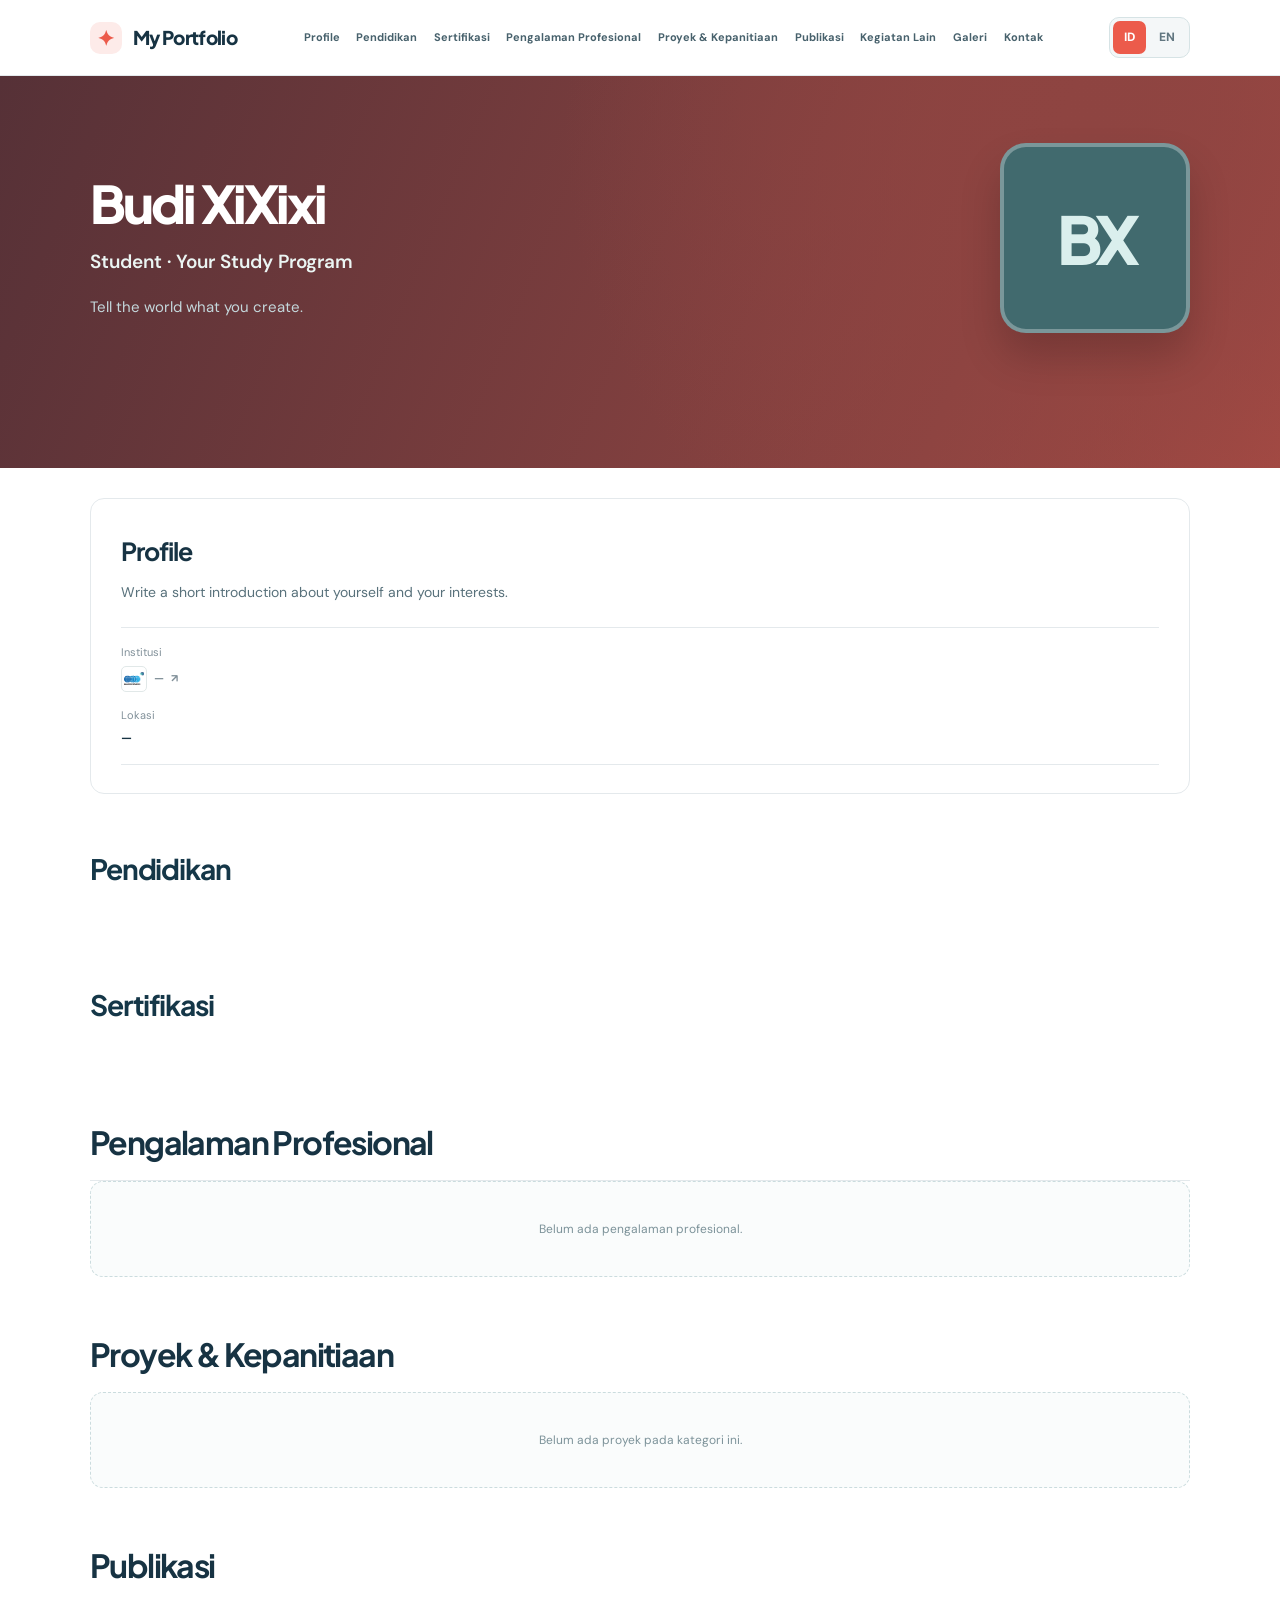
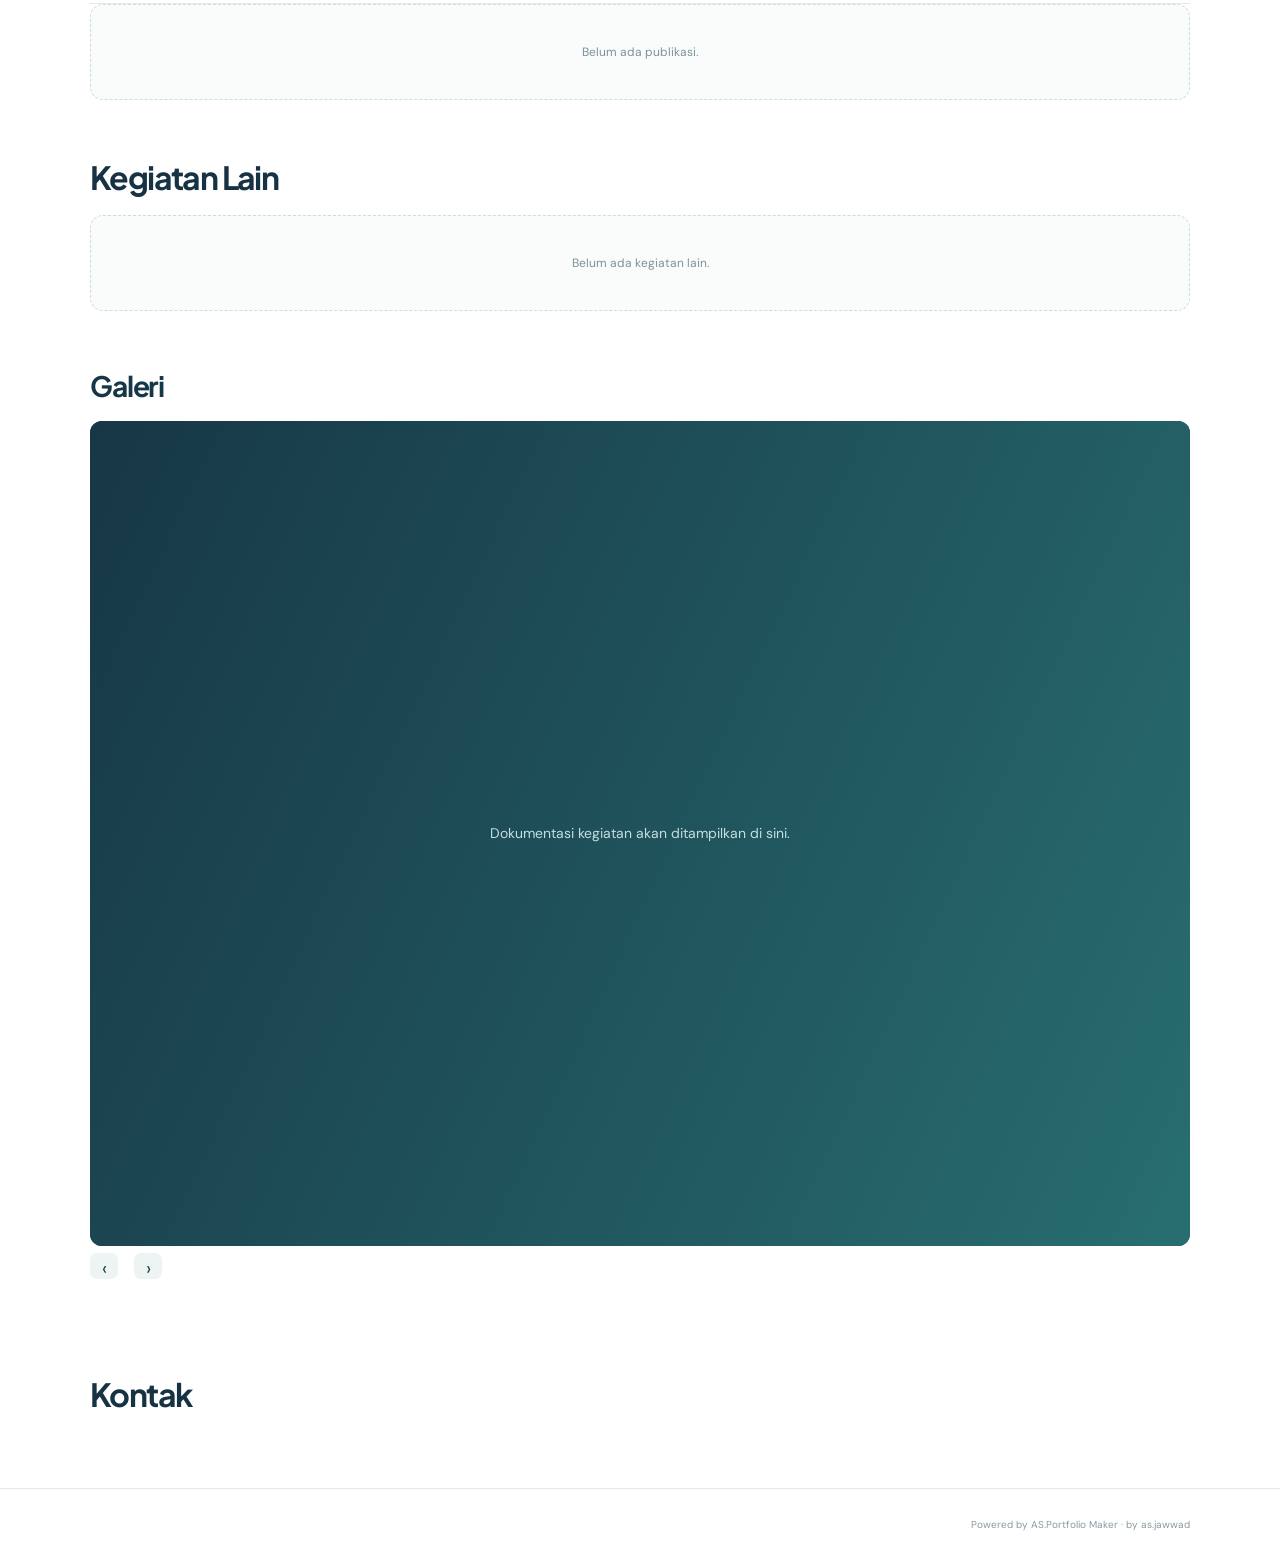
==== commit e3e8ceb3: "Add files via upload" ====
--- a/index.html
+++ b/index.html
@@ -16,7 +16,7 @@
 
 <article class="panel about-panel v7-about v13-about"><div class="section-label" data-i18n="aboutLabel">TENTANG SAYA</div><h2 data-i18n="aboutTitle">Tentang saya</h2><p id="about-text"></p><div class="v13-about-lower"><div class="v13-facts"><div class="profile-facts"><div><span data-i18n="affiliation">Institusi</span><a id="profile-institution" class="institution-link" href="#" target="_blank" rel="noopener noreferrer" aria-label="Website institusi"></a></div><div><span data-i18n="basedIn">Lokasi</span><strong id="profile-location"></strong></div></div><section class="v16-education v20-education" aria-label="Riwayat pendidikan"><div class="v16-education-grid" id="education-grid"></div></section><div id="certification-list" class="v28-certifications" hidden></div></div><section class="slideshow-block v13-slideshow" aria-label="Dokumentasi kegiatan"><div id="heroSlideshow" class="slideshow"><div class="slide-empty"><span data-i18n="slideEmpty">Dokumentasi kegiatan akan ditampilkan di sini.</span></div></div><div class="slide-bottom"><div class="slide-controls"><button type="button" id="slidePrev" aria-label="Sebelumnya">‹</button><div id="slideDots" class="slide-dots"></div><button type="button" id="slideNext" aria-label="Berikutnya">›</button></div></div></section></div></article>
 <section id="experience" class="content-section"><div class="section-heading"><div><span class="section-label" data-i18n="careerLabel">PENGALAMAN</span><h2 data-i18n="career">Pengalaman Profesional</h2></div></div><div id="experience-list" class="experience-list"></div></section>
-<section id="projects" class="content-section"><div class="section-heading"><div><span class="section-label" data-i18n="workLabel">PROYEK & KAJIAN</span><h2 data-i18n="work">Proyek & Kajian</h2></div></div><div id="project-list" class="project-grid"></div></section>
+<section id="projects" class="content-section"><div class="section-heading"><div><span class="section-label" data-i18n="workLabel">PROYEK & KAJIAN</span><h2 data-i18n="work">Proyek & Kepanitiaan</h2></div></div><div id="project-list" class="project-grid"></div></section>
 <section id="publications" class="content-section"><div class="section-heading"><div><span class="section-label" data-i18n="researchLabel">RISET</span><h2 data-i18n="research">Publikasi</h2></div></div><div id="publication-list" class="publication-list"></div></section>
 <section id="other-activities" class="content-section"><div class="section-heading"><div><span class="section-label" data-i18n="otherActivitiesLabel">KEGIATAN LAIN</span><h2 data-i18n="otherActivitiesTitle">Other Activities</h2></div></div><div id="other-activities-list" class="v18-activities-list"></div></section>
 
@@ -24,4 +24,4 @@
 </section></main>
 <footer class="site-footer"><div class="shell footer-inner"><span>Powered by AS.Portfolio Maker · by as.jawwad<span id="year" hidden></span></span></div></footer>
 <div id="detailModal" class="modal hidden" role="dialog" aria-modal="true" aria-labelledby="modalTitle"><div class="modal-backdrop" data-close></div><div class="modal-card"><button type="button" class="modal-close" data-close aria-label="Tutup">×</button><div id="modalContent"></div></div></div>
-<script src="common.js"></script><script src="portfolio.js"></script></body></html>+<script src="common.js"></script><script src="V5_portfolio.js"></script></body></html>
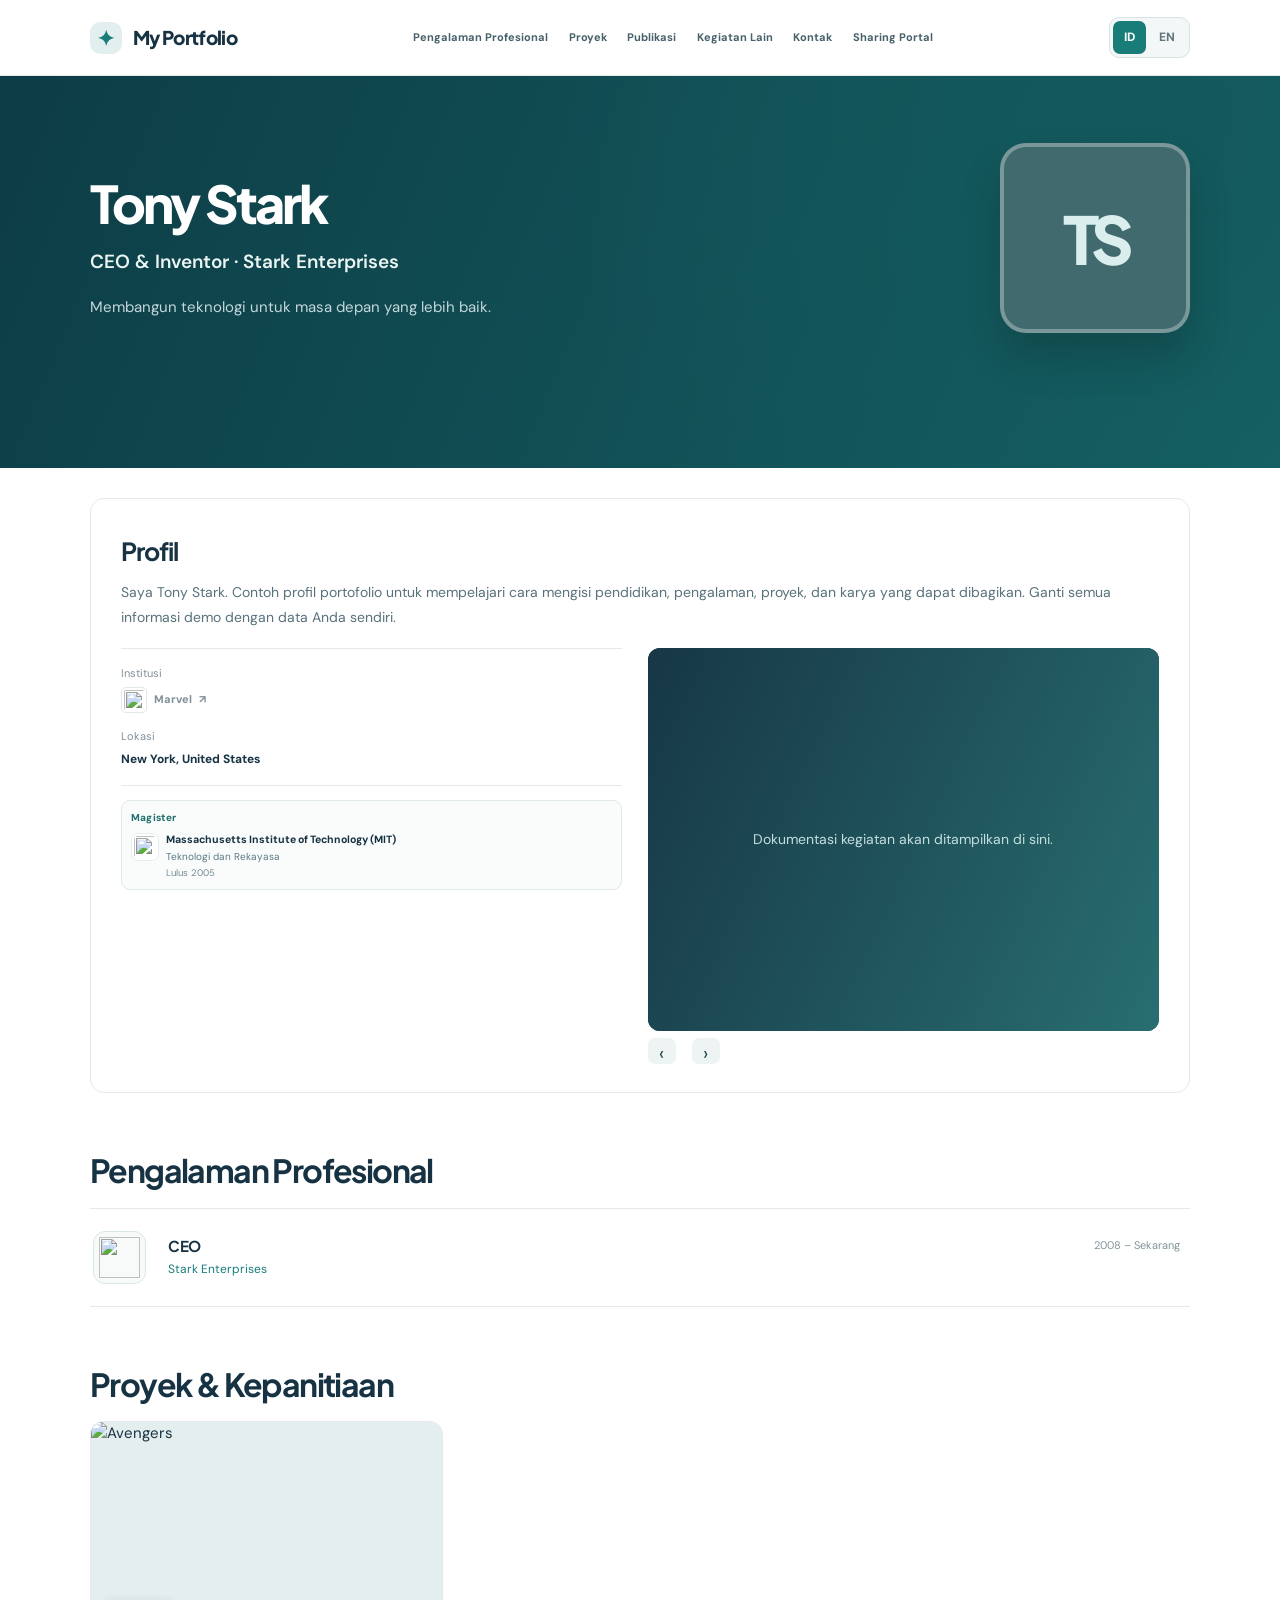
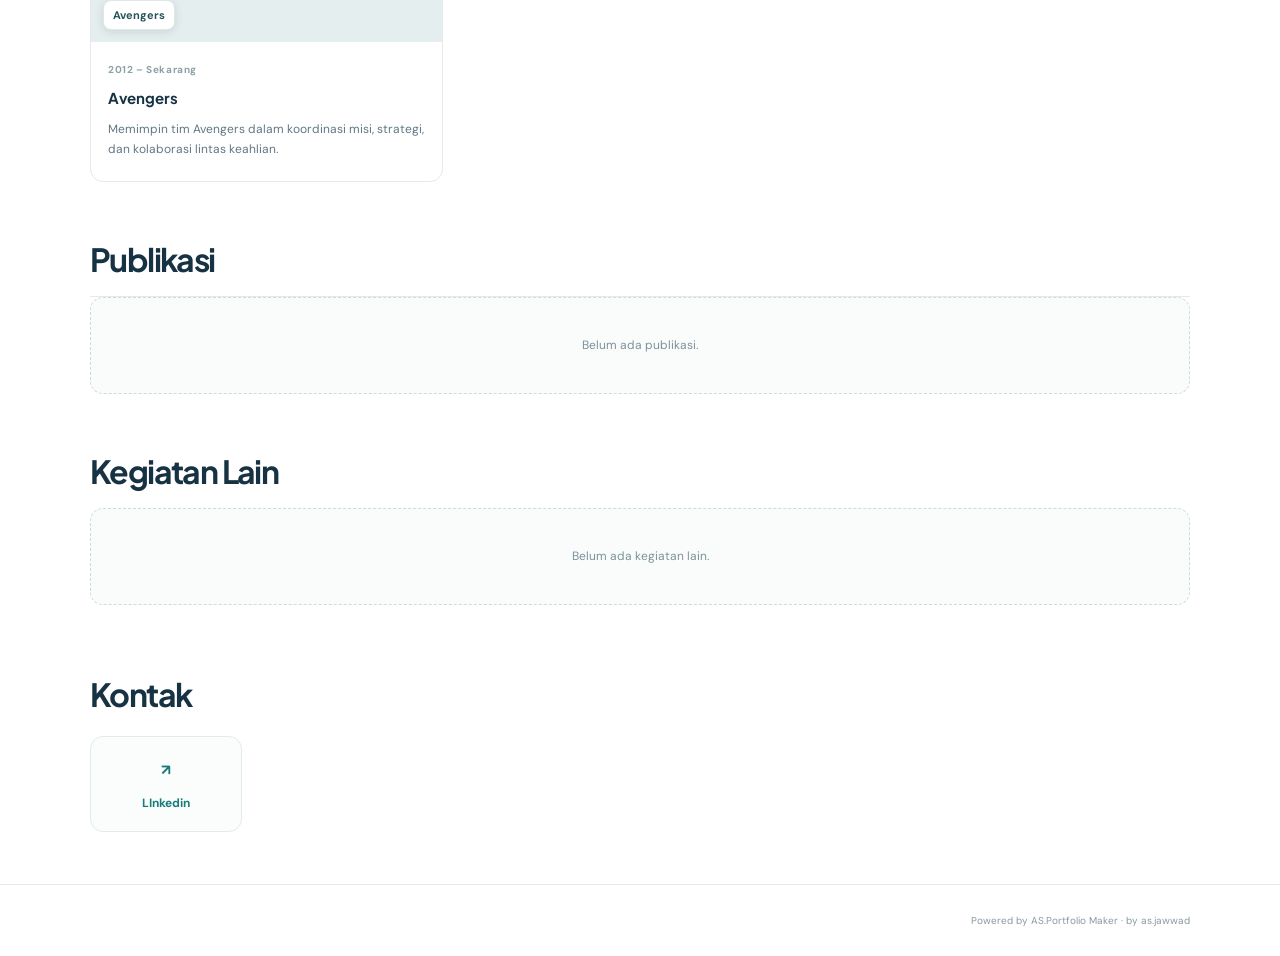
==== commit 1e4bb19a: "Add files via upload" ====
--- a/index.html
+++ b/index.html
@@ -4,7 +4,7 @@
 <meta name="robots" content="index,follow">
 <meta name="theme-color" content="#112b3b"><meta name="description" content="Portofolio pribadi dan CV profesional.">
 <link rel="icon" type="image/png" href="favicon.svg"><link rel="icon" href="favicon.svg" sizes="any">
-<title>My Portfolio</title><link rel="stylesheet" href="styles.css"><link rel="stylesheet" href="v7.css"><link rel="stylesheet" href="v9.css"><link rel="stylesheet" href="v10.css?v=13"><link rel="stylesheet" href="v12.css?v=13"><link rel="stylesheet" href="v13.css?v=13"><link rel="stylesheet" href="v14.css?v=14"><link rel="stylesheet" href="v15.css?v=15"><link rel="stylesheet" href="v16.css?v=16"><link rel="stylesheet" href="v17.css?v=17"><link rel="stylesheet" href="v18.css?v=18"><link rel="stylesheet" href="v19.css?v=29"><link rel="stylesheet" href="student.css"><link rel="stylesheet" href="V4_public.css"></head>
+<title>My Portfolio</title><link rel="stylesheet" href="styles.css"><link rel="stylesheet" href="v7.css"><link rel="stylesheet" href="v9.css"><link rel="stylesheet" href="v10.css?v=13"><link rel="stylesheet" href="v12.css?v=13"><link rel="stylesheet" href="v13.css?v=13"><link rel="stylesheet" href="v14.css?v=14"><link rel="stylesheet" href="v15.css?v=15"><link rel="stylesheet" href="v16.css?v=16"><link rel="stylesheet" href="v17.css?v=17"><link rel="stylesheet" href="v18.css?v=18"><link rel="stylesheet" href="v19.css?v=29"><link rel="stylesheet" href="student.css"><link rel="stylesheet" href="V4_public.css"><link rel="stylesheet" href="V6_public.css"></head>
 <body data-page="portfolio">
 <header class="topbar"><div class="shell topbar-inner">
 <a class="brand" href="index.html"><span class="student-logo" aria-hidden="true">✦</span><span class="v12-brand-title">My Portfolio</span></a>
@@ -24,4 +24,4 @@
 </section></main>
 <footer class="site-footer"><div class="shell footer-inner"><span>Powered by AS.Portfolio Maker · by as.jawwad<span id="year" hidden></span></span></div></footer>
 <div id="detailModal" class="modal hidden" role="dialog" aria-modal="true" aria-labelledby="modalTitle"><div class="modal-backdrop" data-close></div><div class="modal-card"><button type="button" class="modal-close" data-close aria-label="Tutup">×</button><div id="modalContent"></div></div></div>
-<script src="common.js"></script><script src="V5_portfolio.js"></script></body></html>+<script src="common.js"></script><script src="V6_portfolio.js"></script></body></html>
--- a/V6_public.css
+++ b/V6_public.css
@@ -0,0 +1,54 @@
+/* V6 Public Portfolio — profile integrated, compact header and consistent Sharing Portal */
+:root{--v6-line:#dfe9ed;--v6-ink:#173747}
+/* Keep only the six content links in a tidy single row on larger screens. */
+.topbar .topbar-inner{display:flex;align-items:center;gap:20px!important;min-height:74px}
+.topbar .brand{flex:0 0 auto;min-width:0;white-space:nowrap}
+.topbar .topnav{display:flex;flex:1 1 auto;align-items:center;justify-content:center;flex-wrap:nowrap;gap:clamp(11px,1.6vw,25px);min-width:0}
+.topbar .topnav a{white-space:nowrap;font-size:clamp(11px,.85vw,13px);font-weight:720;text-decoration:none;padding:8px 0}
+.topbar .topnav a:hover,.topbar .topnav a.is-current{color:var(--student-accent)!important}
+.topbar .nav-actions{flex:none;margin-left:0}
+/* The profile always includes facts, education and slideshow side by side. */
+.about-panel .v13-about-lower{display:grid!important;grid-template-columns:minmax(0,.99fr) minmax(0,1.01fr)!important;gap:clamp(16px,2vw,28px);align-items:start;margin-top:19px}
+.about-panel .v13-facts{width:100%!important;min-width:0;max-width:none!important}
+.about-panel .v13-slideshow{width:100%;min-width:0;margin:0!important}
+.about-panel .v13-slideshow .slideshow{width:100%;aspect-ratio:4/3;max-height:440px}
+.about-panel .v16-education{margin-top:14px;max-width:100%!important;width:100%!important}
+.about-panel .v16-education-grid{grid-template-columns:repeat(auto-fit,minmax(125px,1fr));gap:8px}
+.about-panel .v28-certifications{margin-top:12px;max-width:100%!important;width:100%!important}
+/* Never display gallery and education as standalone sections. */
+#v4-education-section,#v4-certifications-section,#v4-gallery-section{display:none!important}
+.about-panel .slideshow-block[hidden],.about-panel .v16-education[hidden],.about-panel #certification-list[hidden]{display:none!important}
+/* Public shared links use website contact button treatment. */
+.contact-links .v6-icon-fallback{font-weight:800;font-size:15px}
+.contact-links .brand-icon img{object-fit:contain}
+/* Match Sharing header, typography, spacing and switch with index.html. */
+body[data-page="sharing"] .sharing-page{padding-top:clamp(30px,4vw,55px);padding-bottom:85px}
+body[data-page="sharing"] .sharing-page h1{font-size:clamp(28px,3.2vw,42px);letter-spacing:-.045em;margin:0 0 8px}
+body[data-page="sharing"] .share-intro{font-size:14px;line-height:1.6;color:#6f8490;margin:0 0 26px}
+body[data-page="sharing"] .sharing-category{margin:26px 0 38px}
+body[data-page="sharing"] .sharing-category h2{font-size:clamp(22px,2vw,29px);margin:0 0 16px}
+body[data-page="sharing"] .sharing-grid{display:grid;grid-template-columns:repeat(3,minmax(0,1fr));gap:19px;align-items:start}
+body[data-page="sharing"] .sharing-card{min-width:0;min-height:0;border-radius:13px;border:1px solid #dce6e8;box-shadow:none}
+body[data-page="sharing"] .sharing-cover{position:relative;aspect-ratio:16/9;max-height:225px;overflow:hidden;background:#edf6f4;font-size:32px;line-height:1}
+body[data-page="sharing"] .sharing-cover img{display:block;position:absolute;inset:0;width:100%;height:100%;object-fit:cover}
+body[data-page="sharing"] .sharing-cover-fallback{display:grid;place-items:center;color:var(--student-accent);font-size:33px;background:color-mix(in srgb,var(--student-accent),white 91%)}
+body[data-page="sharing"] .sharing-card-body{padding:16px 18px;gap:8px}
+body[data-page="sharing"] .sharing-card-body h3{font-size:16px;line-height:1.35}
+body[data-page="sharing"] .sharing-card-body p{font-size:13px;line-height:1.55}
+body[data-page="sharing"] .sharing-actions a{font-size:12px;padding:8px 11px}
+@media (max-width:1100px){.topbar .topnav{gap:11px}.topbar .topnav a{font-size:11px}.topbar .brand .v12-brand-title{font-size:15px}}
+@media (max-width:870px){
+ .topbar .topbar-inner{flex-wrap:wrap}
+ .topbar .topnav{order:3;flex:0 0 100%;justify-content:flex-start;flex-wrap:wrap;gap:7px 15px;margin:0 0 9px}
+ .topbar .topnav a{font-size:12px;padding:4px 0}
+ .topbar .nav-actions{margin-left:auto}
+ .about-panel .v13-about-lower{grid-template-columns:1fr!important}
+ body[data-page="sharing"] .sharing-grid{grid-template-columns:repeat(2,minmax(0,1fr))}
+}
+@media (max-width:590px){
+ .topbar .topbar-inner{gap:8px!important}
+ .topbar .topnav{margin-bottom:5px}
+ .about-panel .v16-education-grid{grid-template-columns:repeat(auto-fit,minmax(125px,1fr))}
+ body[data-page="sharing"] .sharing-grid{grid-template-columns:1fr}
+ body[data-page="sharing"] .sharing-page{padding-top:25px}
+}
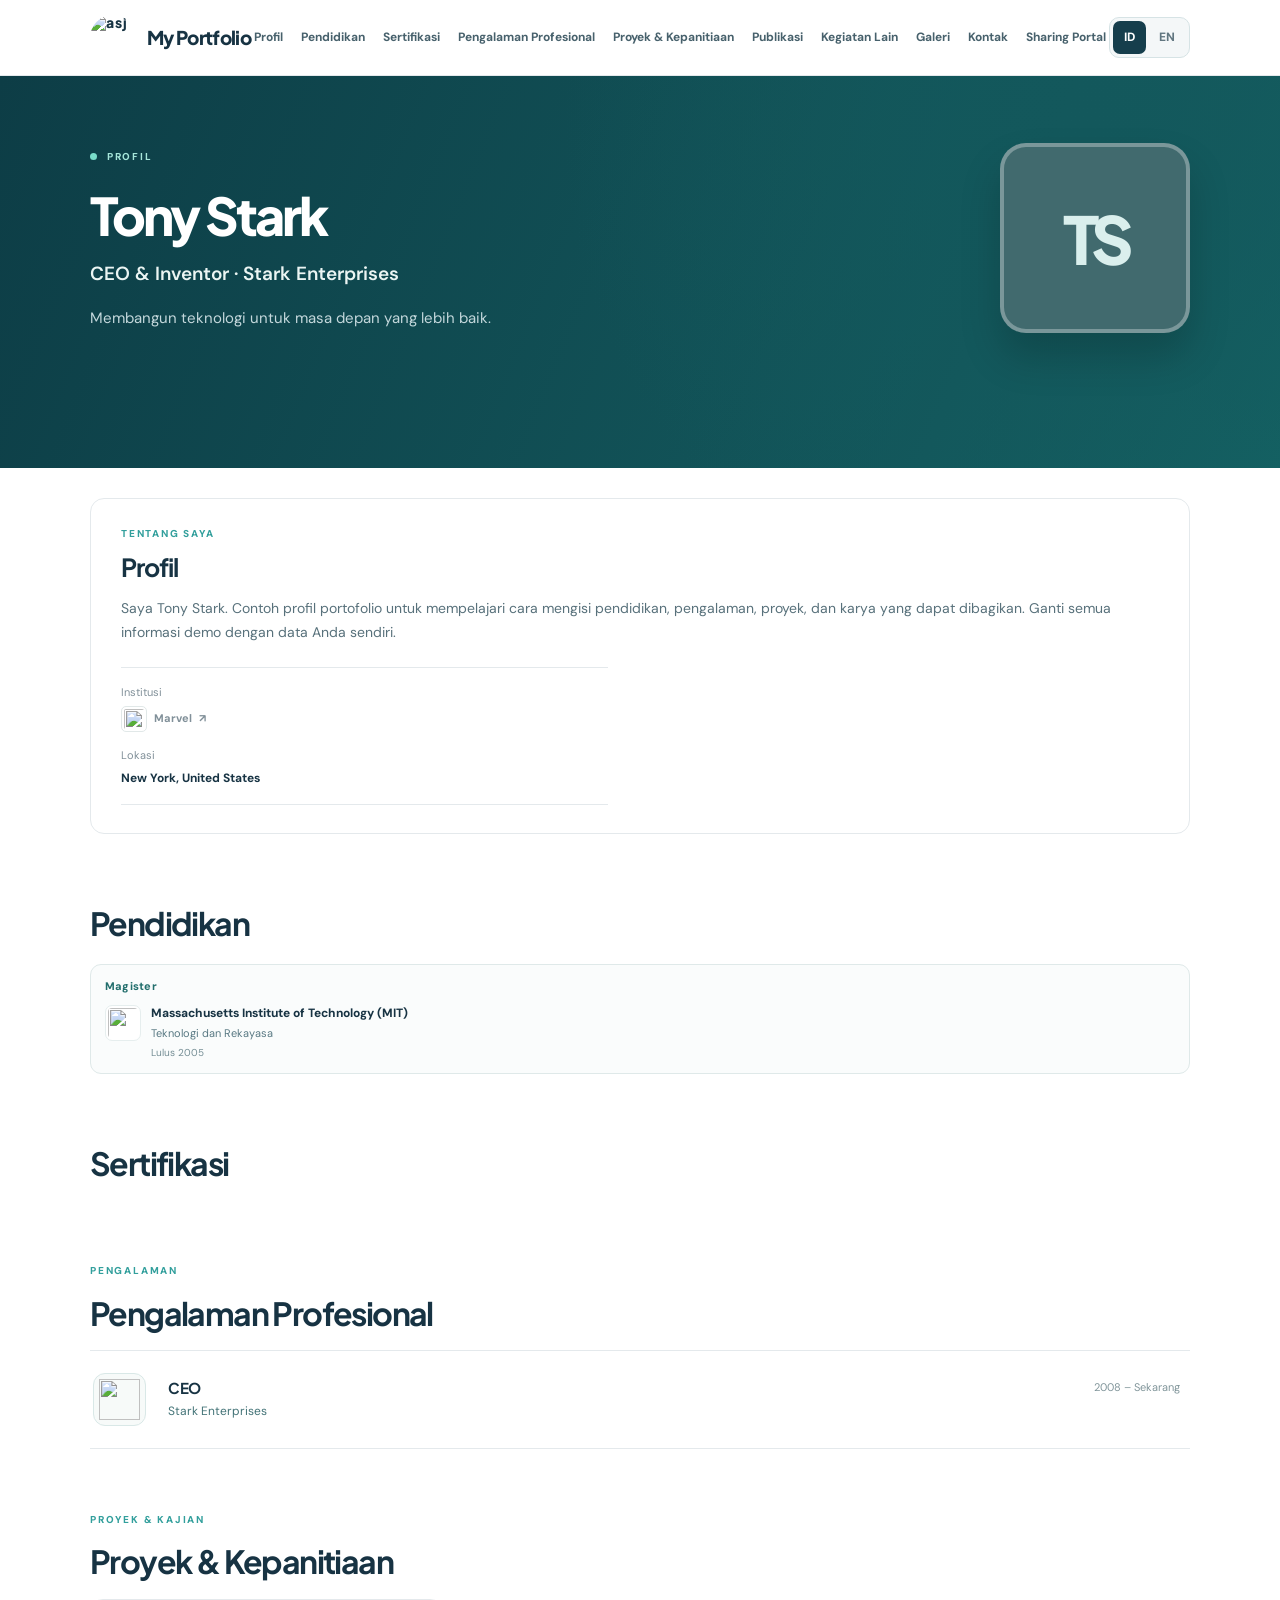
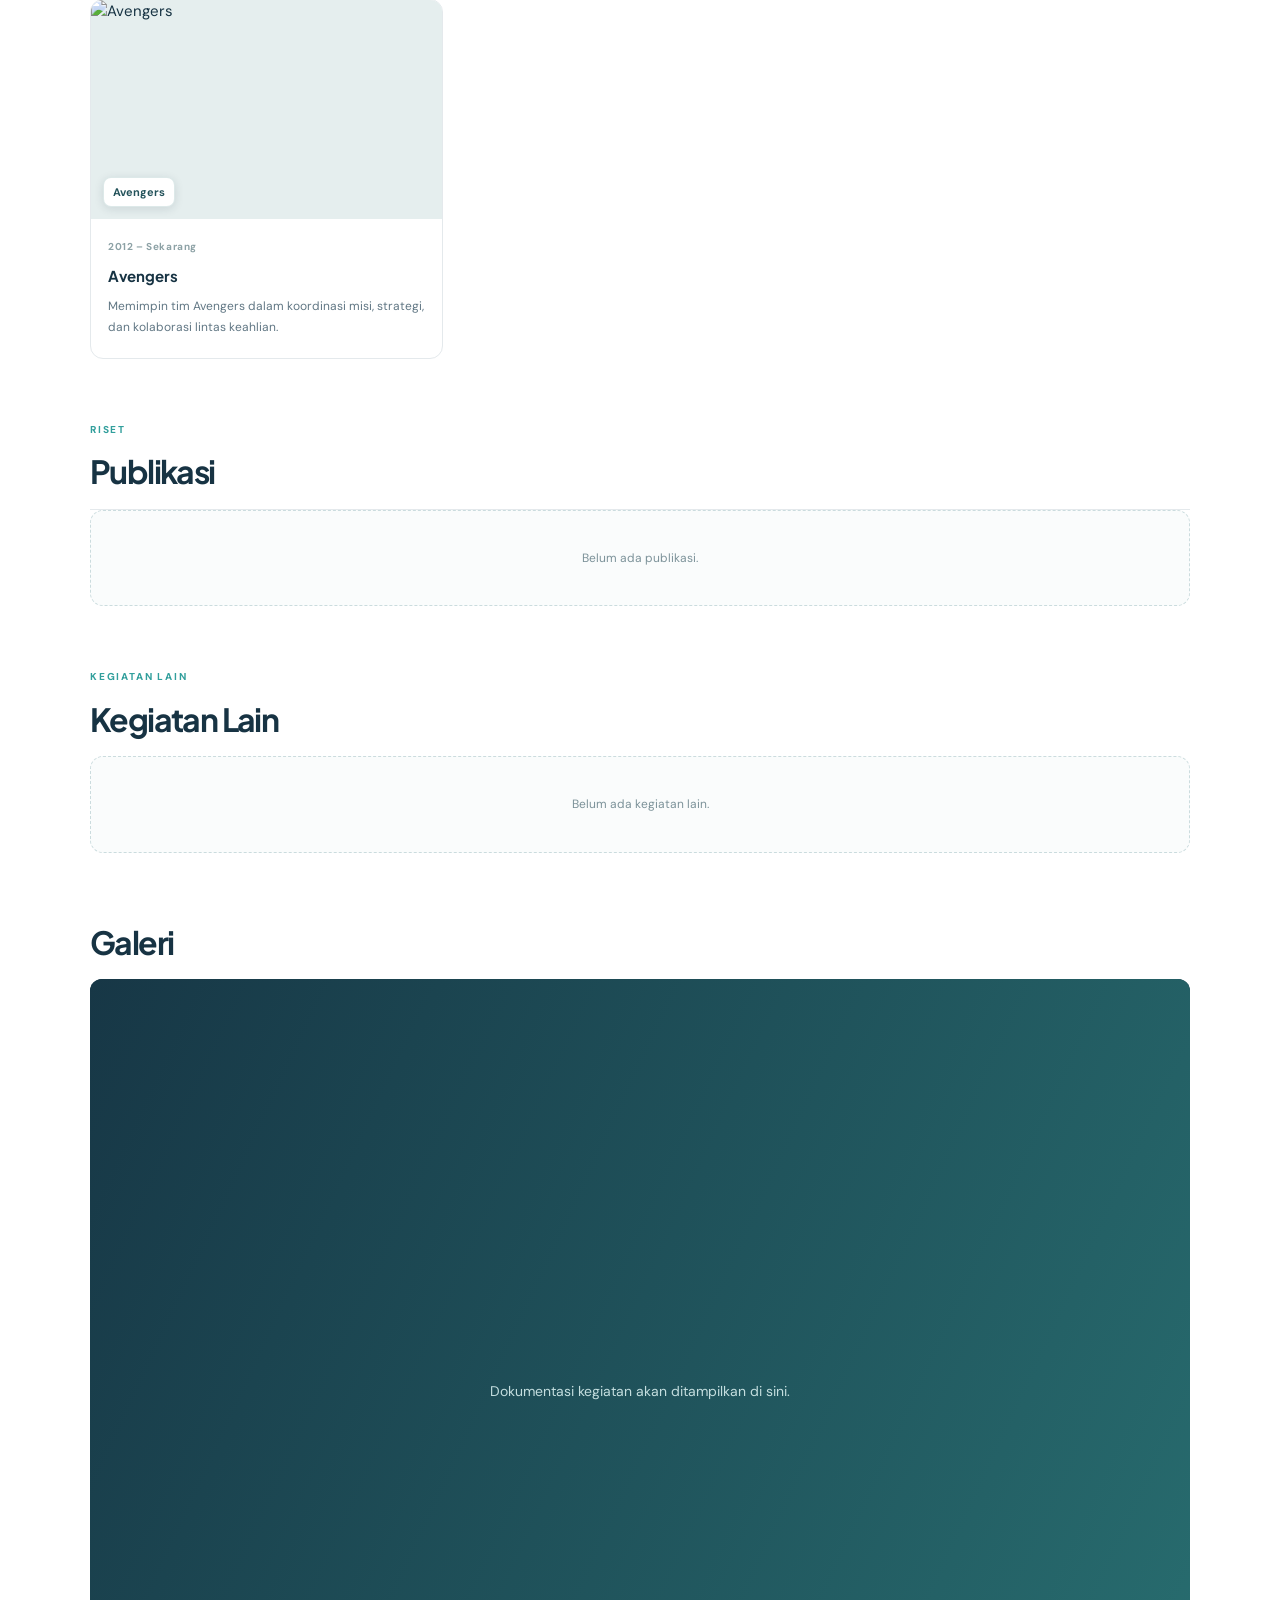
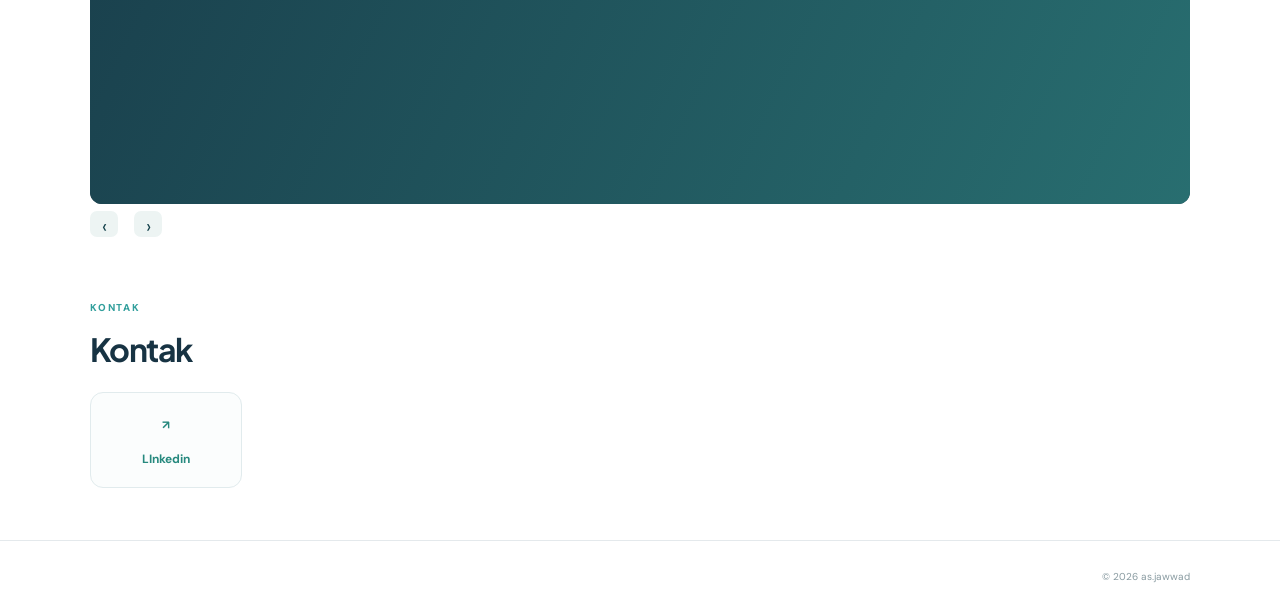
==== commit 6aaffc22: "Add files via upload" ====
--- a/index.html
+++ b/index.html
@@ -1,27 +1,124 @@
 <!doctype html>
 <html lang="id"><head>
 <meta charset="utf-8"><meta name="viewport" content="width=device-width,initial-scale=1">
-<meta name="robots" content="index,follow">
-<meta name="theme-color" content="#112b3b"><meta name="description" content="Portofolio pribadi dan CV profesional.">
-<link rel="icon" type="image/png" href="favicon.svg"><link rel="icon" href="favicon.svg" sizes="any">
-<title>My Portfolio</title><link rel="stylesheet" href="styles.css"><link rel="stylesheet" href="v7.css"><link rel="stylesheet" href="v9.css"><link rel="stylesheet" href="v10.css?v=13"><link rel="stylesheet" href="v12.css?v=13"><link rel="stylesheet" href="v13.css?v=13"><link rel="stylesheet" href="v14.css?v=14"><link rel="stylesheet" href="v15.css?v=15"><link rel="stylesheet" href="v16.css?v=16"><link rel="stylesheet" href="v17.css?v=17"><link rel="stylesheet" href="v18.css?v=18"><link rel="stylesheet" href="v19.css?v=29"><link rel="stylesheet" href="student.css"><link rel="stylesheet" href="V4_public.css"><link rel="stylesheet" href="V6_public.css"></head>
+<meta name="robots" content="noindex,nofollow,noarchive,nosnippet">
+<meta name="theme-color" content="#112b3b"><meta name="description" content="Portofolio profesional dosen, peneliti, dan konsultan lingkungan.">
+<link rel="icon" type="image/png" href="asj-square.png?v=13"><link rel="icon" href="favicon.ico?v=13" sizes="any">
+<title>Professional Portfolio</title><link rel="stylesheet" href="styles.css"><link rel="stylesheet" href="v7.css"><link rel="stylesheet" href="v9.css"><link rel="stylesheet" href="v10.css?v=13"><link rel="stylesheet" href="v12.css?v=13"><link rel="stylesheet" href="v13.css?v=13"><link rel="stylesheet" href="v14.css?v=14"><link rel="stylesheet" href="v15.css?v=15"><link rel="stylesheet" href="v16.css?v=16"><link rel="stylesheet" href="v17.css?v=17"><link rel="stylesheet" href="v18.css?v=18"><link rel="stylesheet" href="v19.css?v=29"><style>
+.v36-consent{display:flex;align-items:flex-start;gap:8px;margin:12px 0;font-size:12px;line-height:1.45;color:#536c78}.v36-consent input{width:auto;flex:0 0 auto;margin-top:3px}.v36-download-link{display:inline-flex;align-items:center;gap:8px;margin-top:11px;padding:11px 15px;border-radius:9px;background:#177c77;color:#fff!important;font-weight:750;text-decoration:none}.v36-download-link:hover{background:#0d615e}
+
+/* V40 — isolated guestbook consent: prevent legacy #toolRequestModal input width:100%.
+   Keep checkbox and copy inside ONE clickable label; no nested grid track can stretch. */
+#toolRequestModal .contact-modal-card {
+  width:min(520px, 100%) !important;
+  min-width:0 !important;
+  max-width:100% !important;
+  overflow-x:hidden !important;
+  box-sizing:border-box !important;
+}
+#toolRequestModal #toolRequestForm {
+  width:100%; min-width:0; max-width:100%; box-sizing:border-box;
+}
+#toolRequestModal #toolRequestForm .v40-guestbook-consent {
+  display:flex !important;
+  flex-direction:row !important;
+  flex-wrap:nowrap !important;
+  align-items:flex-start !important;
+  justify-content:flex-start !important;
+  gap:10px !important;
+  width:100% !important;
+  min-width:0 !important;
+  max-width:100% !important;
+  margin:12px 0 6px !important;
+  padding:0 !important;
+  line-height:1.55 !important;
+  color:#536c78 !important;
+  font-size:12px !important;
+  font-weight:500 !important;
+  text-align:left !important;
+  white-space:normal !important;
+  box-sizing:border-box !important;
+  cursor:pointer;
+}
+#toolRequestModal #toolRequestForm .v40-guestbook-consent input[type="checkbox"] {
+  display:block !important;
+  position:static !important;
+  flex:0 0 17px !important;
+  width:17px !important;
+  min-width:17px !important;
+  max-width:17px !important;
+  height:17px !important;
+  min-height:17px !important;
+  max-height:17px !important;
+  margin:2px 0 0 !important;
+  padding:0 !important;
+  box-sizing:border-box !important;
+  appearance:auto !important;
+  -webkit-appearance:checkbox !important;
+  accent-color:#187d79;
+  border-radius:3px;
+}
+#toolRequestModal #toolRequestForm .v40-guestbook-consent .v40-consent-text {
+  display:block !important;
+  flex:1 1 0 !important;
+  min-width:0 !important;
+  max-width:100% !important;
+  width:auto !important;
+  margin:0 !important;
+  padding:0 !important;
+  overflow-wrap:break-word !important;
+  word-break:normal !important;
+  white-space:normal !important;
+  text-align:left !important;
+}
+@media (max-width:540px) {
+  #toolRequestModal { padding:12px !important; }
+  #toolRequestModal .contact-modal-card { padding:24px 20px !important; }
+  #toolRequestModal #toolRequestForm .v40-guestbook-consent { gap:9px !important; }
+}
+</style></head>
 <body data-page="portfolio">
 <header class="topbar"><div class="shell topbar-inner">
-<a class="brand" href="index.html"><span class="student-logo" aria-hidden="true">✦</span><span class="v12-brand-title">My Portfolio</span></a>
-<nav class="topnav" id="topNav"><a data-i18n="navExperience" href="#experience">Pengalaman</a><a data-i18n="navProjects" href="#projects">Proyek</a><a data-i18n="navPubs" href="#publications">Publikasi</a><a data-i18n="navOtherActivities" href="#other-activities">Other Activities</a><a data-i18n="navContact" href="#contact">Kontak</a></nav>
+<a class="brand" href="index.html"><img class="nav-favicon v12-round-logo" src="asj-round.png?v=13" alt="asj"><span class="v12-brand-title">My Portfolio</span></a>
+<nav class="topnav" id="topNav"><a data-i18n="navExperience" href="#experience">Pengalaman</a><a data-i18n="navProjects" href="#projects">Proyek</a><a data-i18n="navPubs" href="#publications">Publikasi</a><a data-i18n="navOtherActivities" href="#other-activities">Other Activities</a><a data-i18n="navContact" href="#contact">Kontak</a><a class="nav-portal" href="academic">Academic Portal</a></nav>
 <div class="nav-actions"><div class="lang-switch" role="group" aria-label="Pilih bahasa"><button type="button" data-lang="id" class="active">ID</button><button type="button" data-lang="en">EN</button></div><button id="navToggle" class="menu-button" aria-label="Menu navigasi">☰</button></div>
 </div></header>
-<main><section class="hero"><div class="shell hero-inner"><div class="hero-text"><span class="eyebrow hero-eyebrow"><span class="dot"></span> <span data-i18n="heroLabel">PROFIL</span></span><h1 id="profile-name">My Portfolio</h1><p class="hero-role" id="profile-title"></p><p class="hero-tagline" id="profile-tagline"></p></div><div class="hero-avatar" id="profile-avatar"><span>AJ</span></div></div></section>
+<main><section class="hero"><div class="shell hero-inner"><div class="hero-text"><span class="eyebrow hero-eyebrow"><span class="dot"></span> <span data-i18n="heroLabel">PROFIL PROFESIONAL</span></span><h1 id="profile-name">Academic Portfolio</h1><p class="hero-role" id="profile-title"></p><p class="hero-tagline" id="profile-tagline"></p></div><div class="hero-avatar" id="profile-avatar"><span>AJ</span></div></div></section>
 <section class="shell page-content">
 
-<article class="panel about-panel v7-about v13-about"><div class="section-label" data-i18n="aboutLabel">TENTANG SAYA</div><h2 data-i18n="aboutTitle">Tentang saya</h2><p id="about-text"></p><div class="v13-about-lower"><div class="v13-facts"><div class="profile-facts"><div><span data-i18n="affiliation">Institusi</span><a id="profile-institution" class="institution-link" href="#" target="_blank" rel="noopener noreferrer" aria-label="Website institusi"></a></div><div><span data-i18n="basedIn">Lokasi</span><strong id="profile-location"></strong></div></div><section class="v16-education v20-education" aria-label="Riwayat pendidikan"><div class="v16-education-grid" id="education-grid"></div></section><div id="certification-list" class="v28-certifications" hidden></div></div><section class="slideshow-block v13-slideshow" aria-label="Dokumentasi kegiatan"><div id="heroSlideshow" class="slideshow"><div class="slide-empty"><span data-i18n="slideEmpty">Dokumentasi kegiatan akan ditampilkan di sini.</span></div></div><div class="slide-bottom"><div class="slide-controls"><button type="button" id="slidePrev" aria-label="Sebelumnya">‹</button><div id="slideDots" class="slide-dots"></div><button type="button" id="slideNext" aria-label="Berikutnya">›</button></div></div></section></div></article>
+<article class="panel about-panel v7-about v13-about"><div class="section-label" data-i18n="aboutLabel">TENTANG SAYA</div><h2 data-i18n="aboutTitle">Tentang saya</h2><p id="about-text"></p><div class="v13-about-lower"><div class="v13-facts"><div class="profile-facts"><div><span data-i18n="affiliation">Institusi</span><a id="profile-institution" class="institution-link" href="https://teklingk.upnjatim.ac.id/jawwad/" target="_blank" rel="noopener noreferrer" aria-label="Profil di website Teknik Lingkungan UPN Veteran Jawa Timur"></a></div><div><span data-i18n="basedIn">Lokasi</span><strong id="profile-location"></strong></div></div><section class="v16-education v20-education" aria-label="Riwayat pendidikan"><div class="v16-education-grid" id="education-grid"></div></section><div id="certification-list" class="v28-certifications" hidden></div></div><section class="slideshow-block v13-slideshow" aria-label="Dokumentasi kegiatan"><div id="heroSlideshow" class="slideshow"><div class="slide-empty"><span data-i18n="slideEmpty">Dokumentasi kegiatan akan ditampilkan di sini.</span></div></div><div class="slide-bottom"><div class="slide-controls"><button type="button" id="slidePrev" aria-label="Sebelumnya">‹</button><div id="slideDots" class="slide-dots"></div><button type="button" id="slideNext" aria-label="Berikutnya">›</button></div></div></section></div></article>
 <section id="experience" class="content-section"><div class="section-heading"><div><span class="section-label" data-i18n="careerLabel">PENGALAMAN</span><h2 data-i18n="career">Pengalaman Profesional</h2></div></div><div id="experience-list" class="experience-list"></div></section>
-<section id="projects" class="content-section"><div class="section-heading"><div><span class="section-label" data-i18n="workLabel">PROYEK & KAJIAN</span><h2 data-i18n="work">Proyek & Kepanitiaan</h2></div></div><div id="project-list" class="project-grid"></div></section>
+<section id="projects" class="content-section"><div class="section-heading"><div><span class="section-label" data-i18n="workLabel">PROYEK & KAJIAN</span><h2 data-i18n="work">Proyek & Kajian</h2></div></div><div id="project-list" class="project-grid"></div></section>
 <section id="publications" class="content-section"><div class="section-heading"><div><span class="section-label" data-i18n="researchLabel">RISET</span><h2 data-i18n="research">Publikasi</h2></div></div><div id="publication-list" class="publication-list"></div></section>
 <section id="other-activities" class="content-section"><div class="section-heading"><div><span class="section-label" data-i18n="otherActivitiesLabel">KEGIATAN LAIN</span><h2 data-i18n="otherActivitiesTitle">Other Activities</h2></div></div><div id="other-activities-list" class="v18-activities-list"></div></section>
 
 <section id="contact" class="content-section contact-section"><div><span class="section-label" data-i18n="contactLabel">KONTAK</span><h2>Let's Connect</h2></div><div id="contact-links" class="contact-links v7-contact-links"></div></section>
 </section></main>
-<footer class="site-footer"><div class="shell footer-inner"><span>Powered by AS.Portfolio Maker · by as.jawwad<span id="year" hidden></span></span></div></footer>
+<footer class="site-footer"><div class="shell footer-inner"><span>© 2026 as.jawwad<span id="year" hidden></span></span></div></footer>
 <div id="detailModal" class="modal hidden" role="dialog" aria-modal="true" aria-labelledby="modalTitle"><div class="modal-backdrop" data-close></div><div class="modal-card"><button type="button" class="modal-close" data-close aria-label="Tutup">×</button><div id="modalContent"></div></div></div>
-<script src="common.js"></script><script src="V6_portfolio.js"></script></body></html>+<div id="contactModal" class="modal hidden" role="dialog" aria-modal="true" aria-labelledby="contactModalTitle"><div class="modal-backdrop" data-contact-close></div><div class="modal-card contact-modal-card"><button class="modal-close" data-contact-close type="button" aria-label="Tutup">×</button><h2 id="contactModalTitle" data-i18n="messageTitle">Kirim Pesan</h2><p class="contact-intro" data-i18n="messageIntro">Silakan kirim pesan Anda. Saya akan merespons sesegera mungkin.</p><div id="contactNotReady" class="contact-not-ready" hidden>Form belum terhubung. Tambahkan URL Apps Script Contact pada Portfolio Manager.</div>
+<div id="contactResult" class="contact-result" role="status" aria-live="polite" hidden></div>
+<form id="contactForm" target="portfolioContactSubmit" method="post" accept-charset="UTF-8"><label for="senderMail" data-i18n="yourEmail">Email Anda</label><input id="senderMail" name="sender" type="email" autocomplete="email" required maxlength="254" placeholder="nama@example.com"><label for="subjectMail" data-i18n="subject">Subjek</label><input id="subjectMail" name="subject" required minlength="4" maxlength="160"><label for="bodyMail" data-i18n="message">Pesan</label><textarea id="bodyMail" name="message" required minlength="15" maxlength="5000" rows="6"></textarea><div class="honeypot" aria-hidden="true"><label>Company<input type="text" name="company" tabindex="-1" autocomplete="off"></label></div><input name="startedAt" id="contactStartedAt" type="hidden"><input name="requestId" id="contactRequestId" type="hidden"><div class="contact-info" id="contactHint" data-i18n="contactHint">Pengiriman diproses langsung di halaman ini.</div><button id="submitContact" class="btn btn-primary" type="submit" data-i18n="sendMessage">Kirim Pesan</button></form>
+</div></div>
+<div id="toolRequestModal" class="modal hidden" role="dialog" aria-modal="true" aria-labelledby="toolRequestTitle">
+  <div class="modal-backdrop" data-tool-close></div>
+  <div class="modal-card contact-modal-card">
+    <button class="modal-close" type="button" data-tool-close aria-label="Tutup">×</button>
+    <h2 id="toolRequestTitle">Request Download</h2>
+    <p id="toolRequestDescription" class="contact-intro"></p>
+    <div id="toolRequestFeedback" class="contact-result" role="status" aria-live="polite" hidden></div>
+    <form id="toolRequestForm" method="post" target="portfolioGuestbookSubmit">
+      <label for="toolRequesterName">Full Name</label><input id="toolRequesterName" name="fullName" required minlength="2" maxlength="100" autocomplete="name">
+      
+      <label for="toolRequesterOrg">Institution / Organization</label><input id="toolRequesterOrg" name="institution" required maxlength="150">
+      <label for="toolRequesterEmail">Email Address</label><input id="toolRequesterEmail" name="email" type="email" required maxlength="254" autocomplete="email">
+      <input type="hidden" name="action" value="tool_guestbook"><input type="hidden" name="toolId" id="toolRequestId">
+      <input type="hidden" name="requestId" id="toolRequestNonce"><input type="hidden" name="startedAt" id="toolStartedAt">
+      <label class="v40-guestbook-consent"><input type="checkbox" name="consent" value="yes" required><span class="v40-consent-text">Saya setuju nama, institusi, dan email dicatat untuk akses unduhan. Data tidak ditampilkan kepada publik.</span></label> <div class="honeypot" aria-hidden="true"><label>Company<input name="company" autocomplete="off" tabindex="-1"></label></div>
+      <button id="toolRequestSubmit" class="btn btn-primary" type="submit">Submit & Get Download Link</button>
+    </form>
+  </div>
+</div>
+<iframe name="portfolioGuestbookSubmit" class="contact-submit-frame" title="Tool Guestbook confirmation" tabindex="-1" aria-hidden="true"></iframe>
+<iframe id="contactSubmissionFrame" name="portfolioContactSubmit" title="Konfirmasi pengiriman pesan" tabindex="-1" class="contact-submit-frame" aria-hidden="true"></iframe>
+<script src="common.js?v=16"></script><script src="portfolio.js?v=36"></script></body></html>
